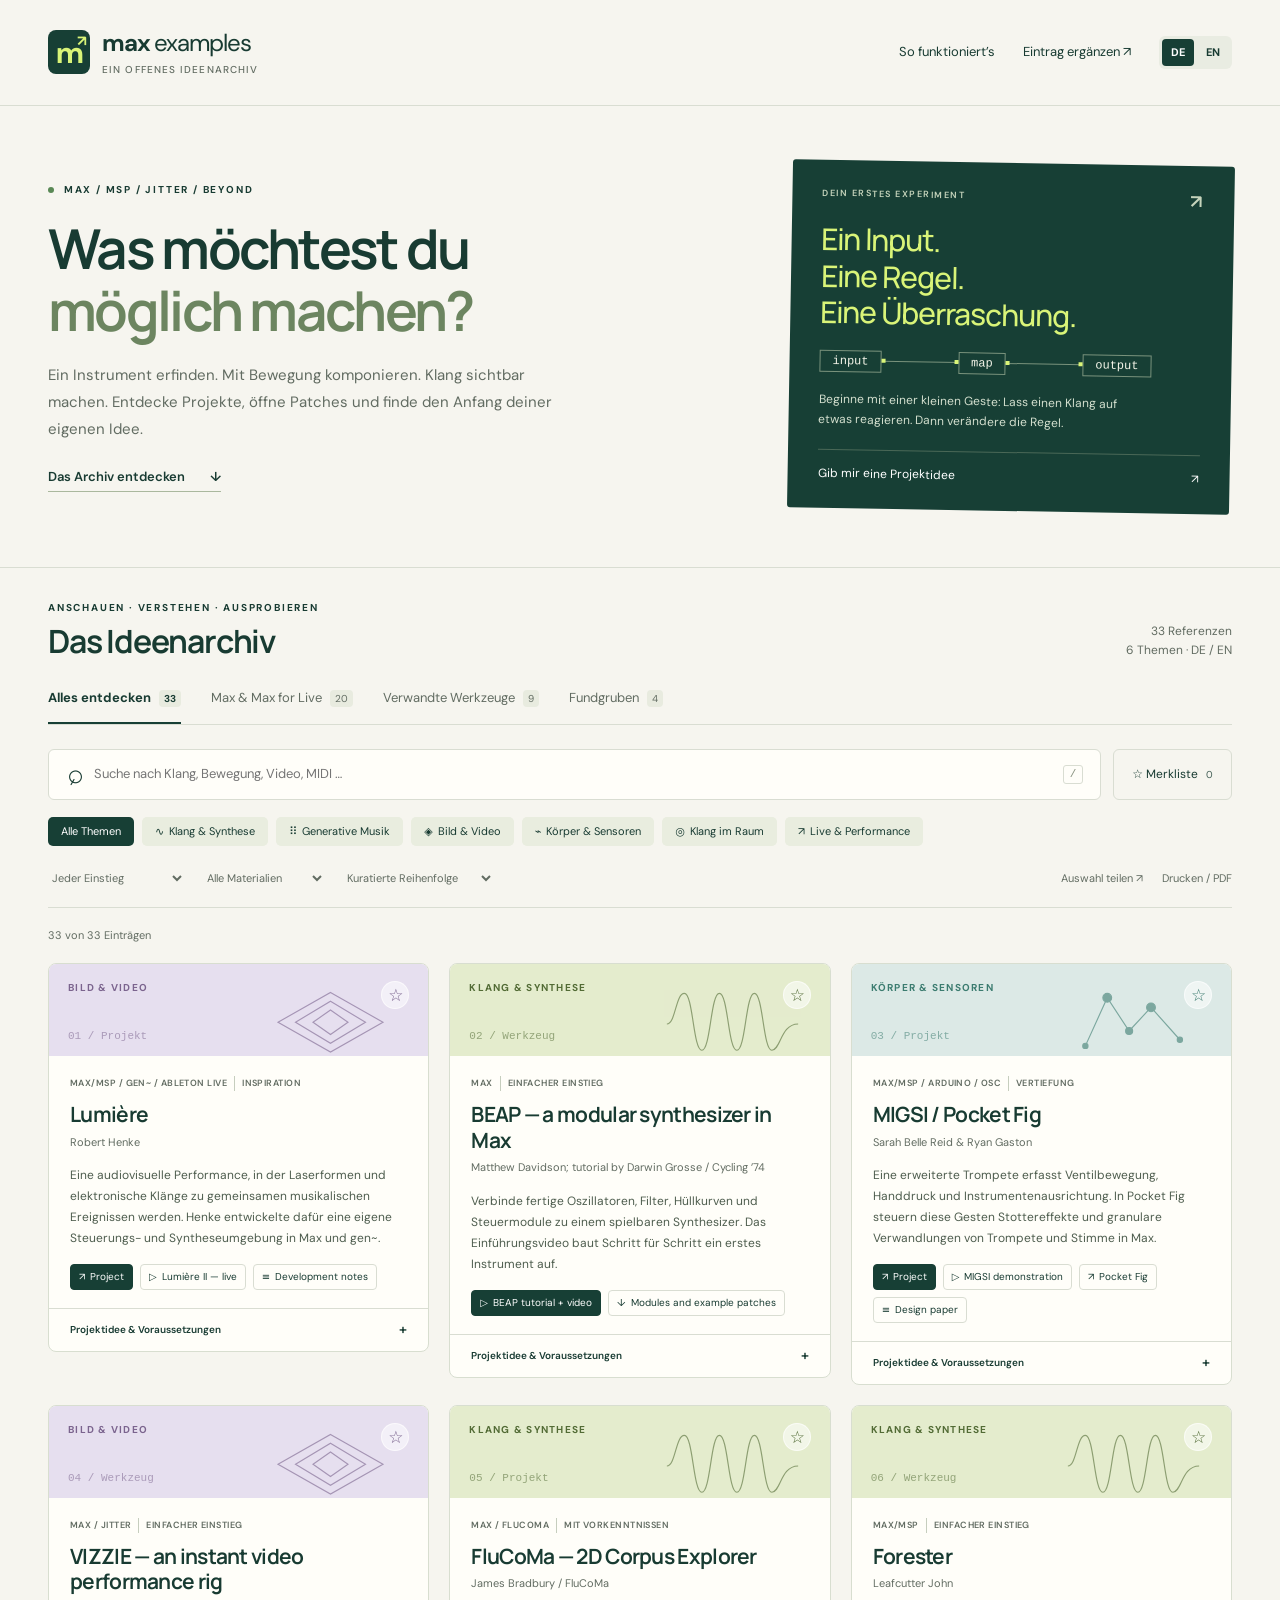
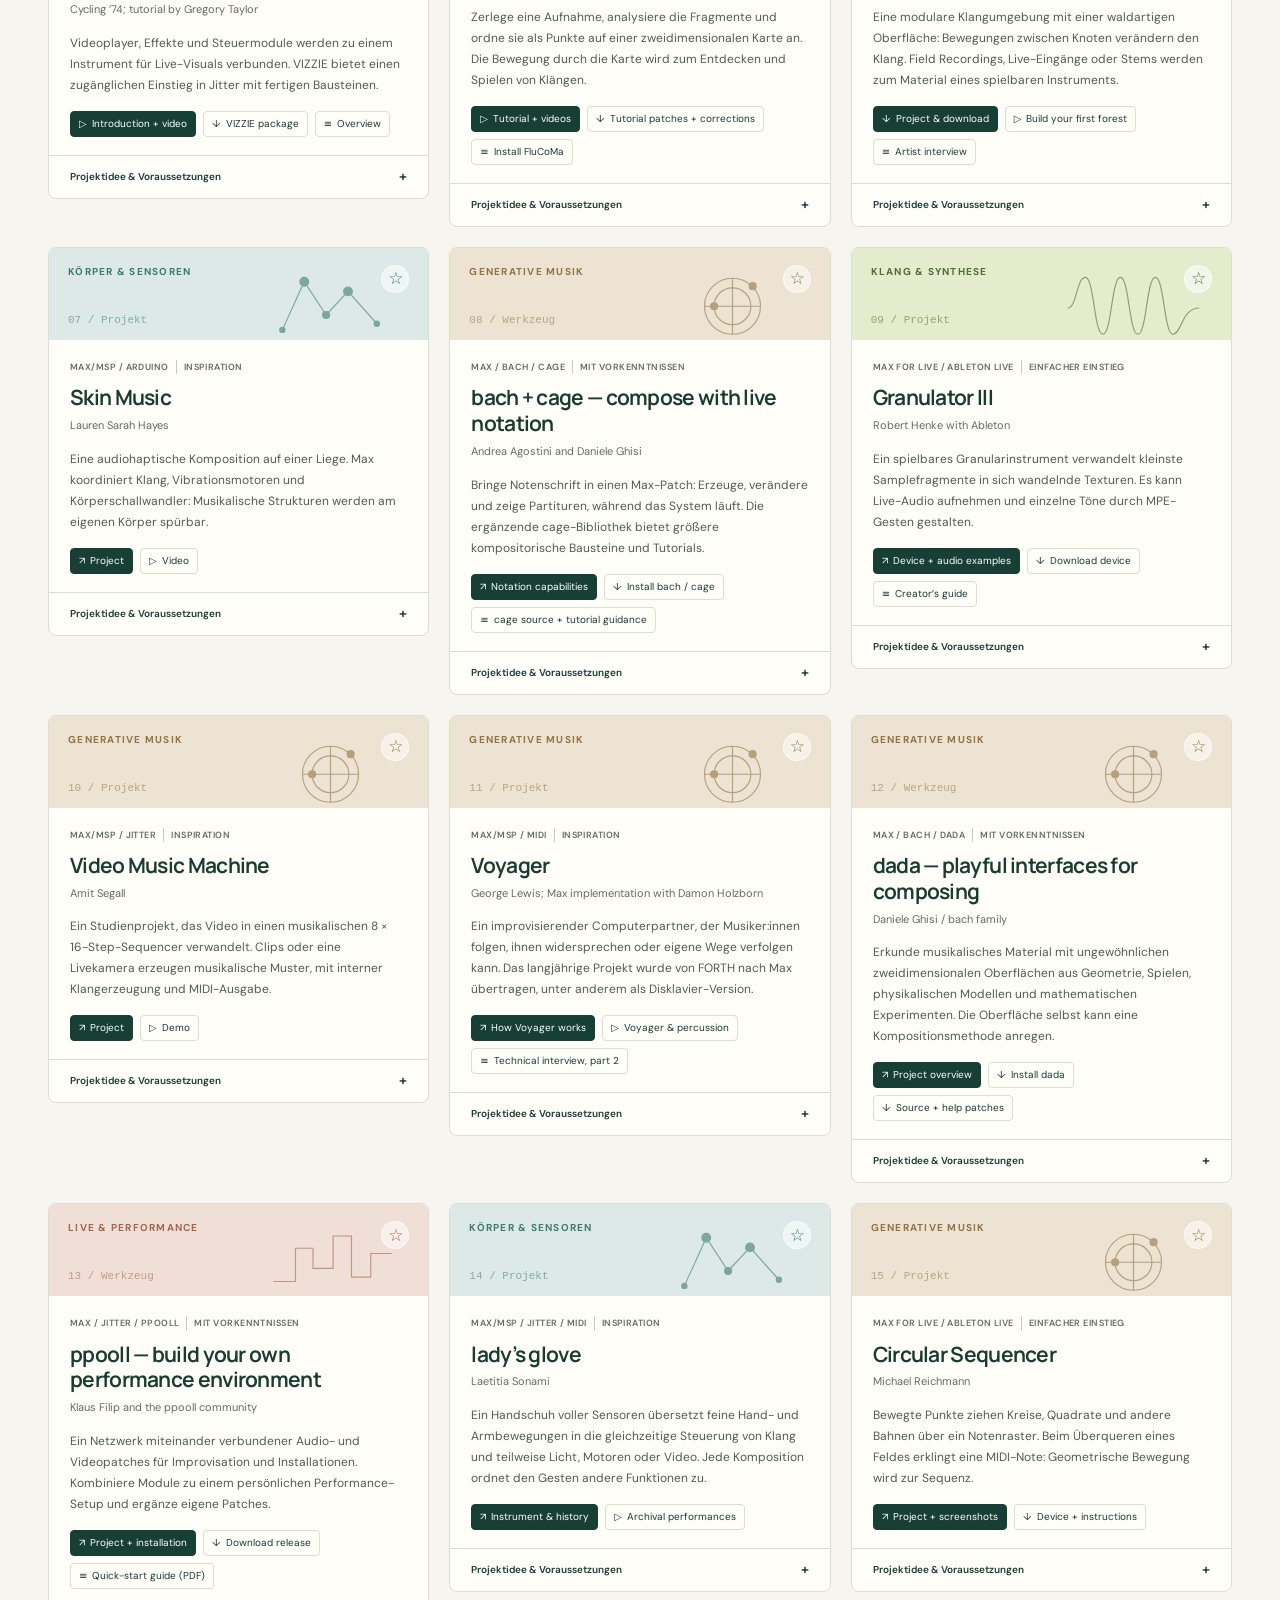
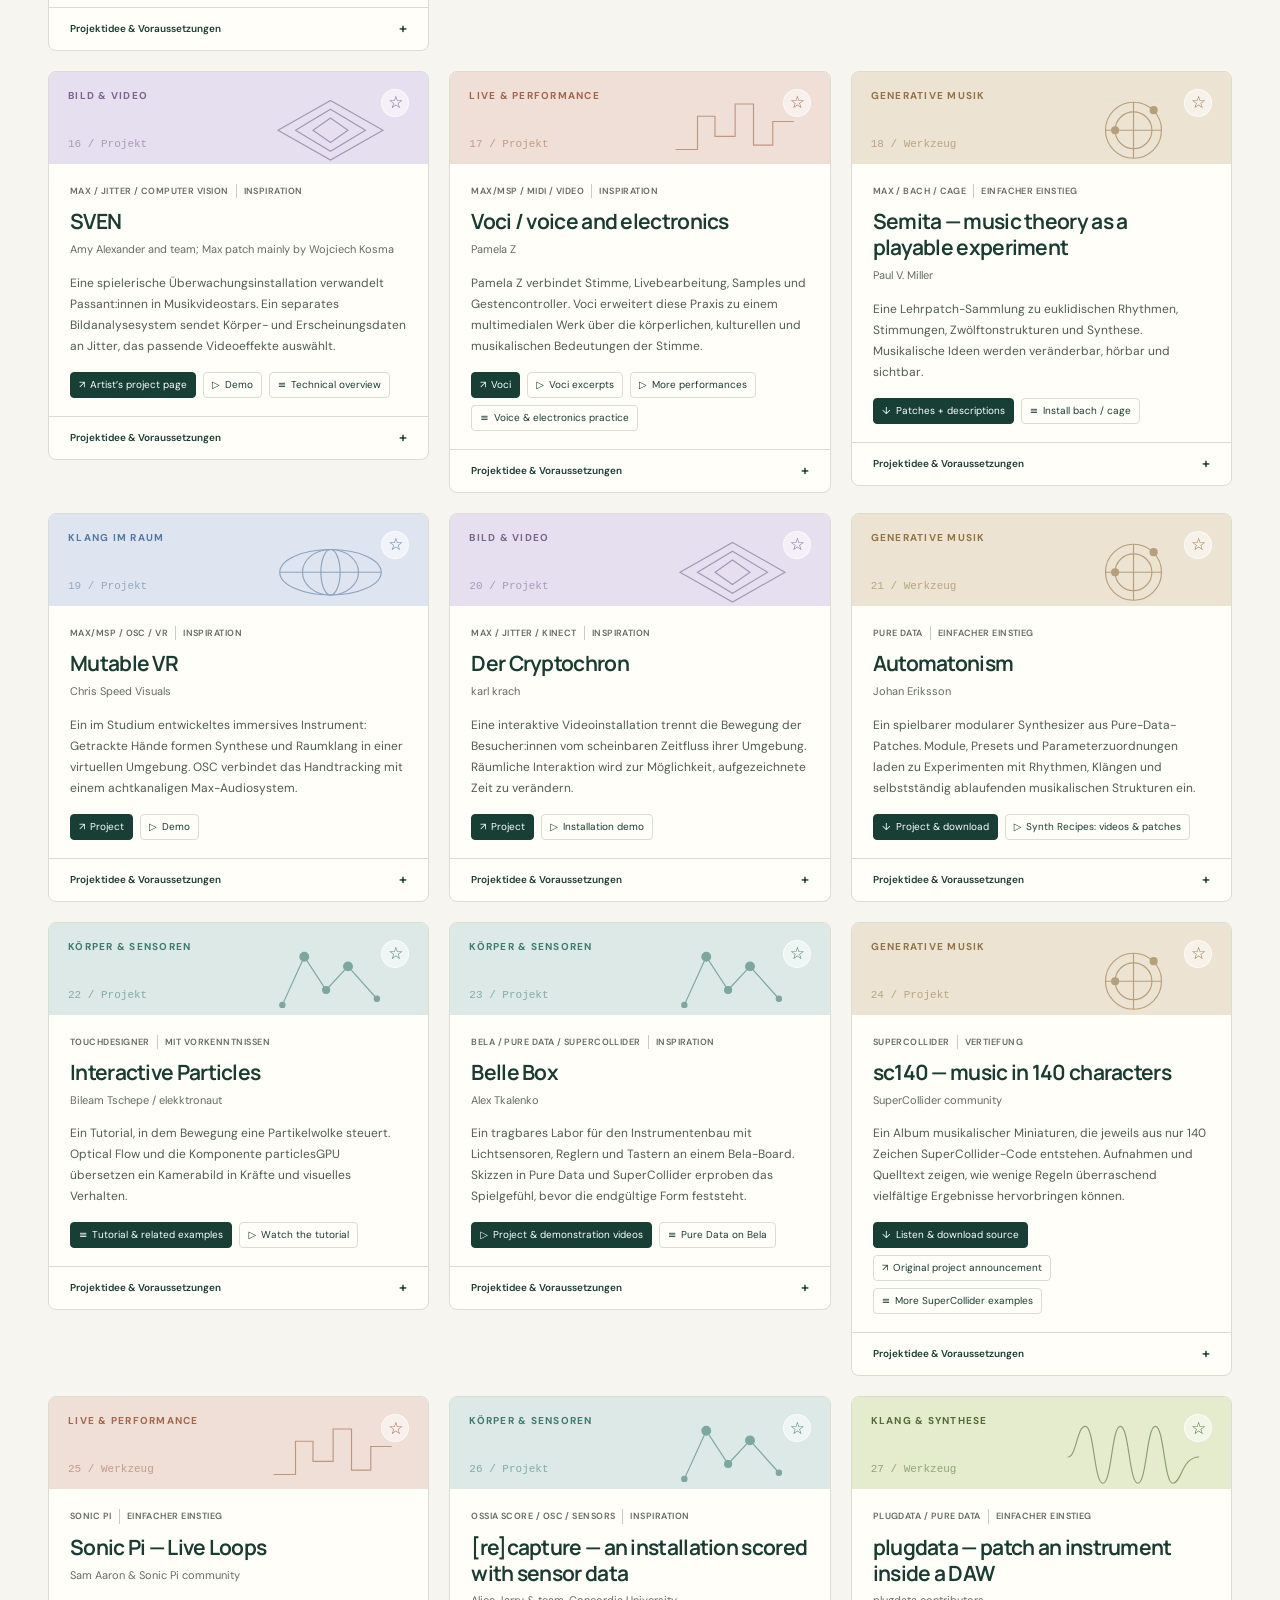
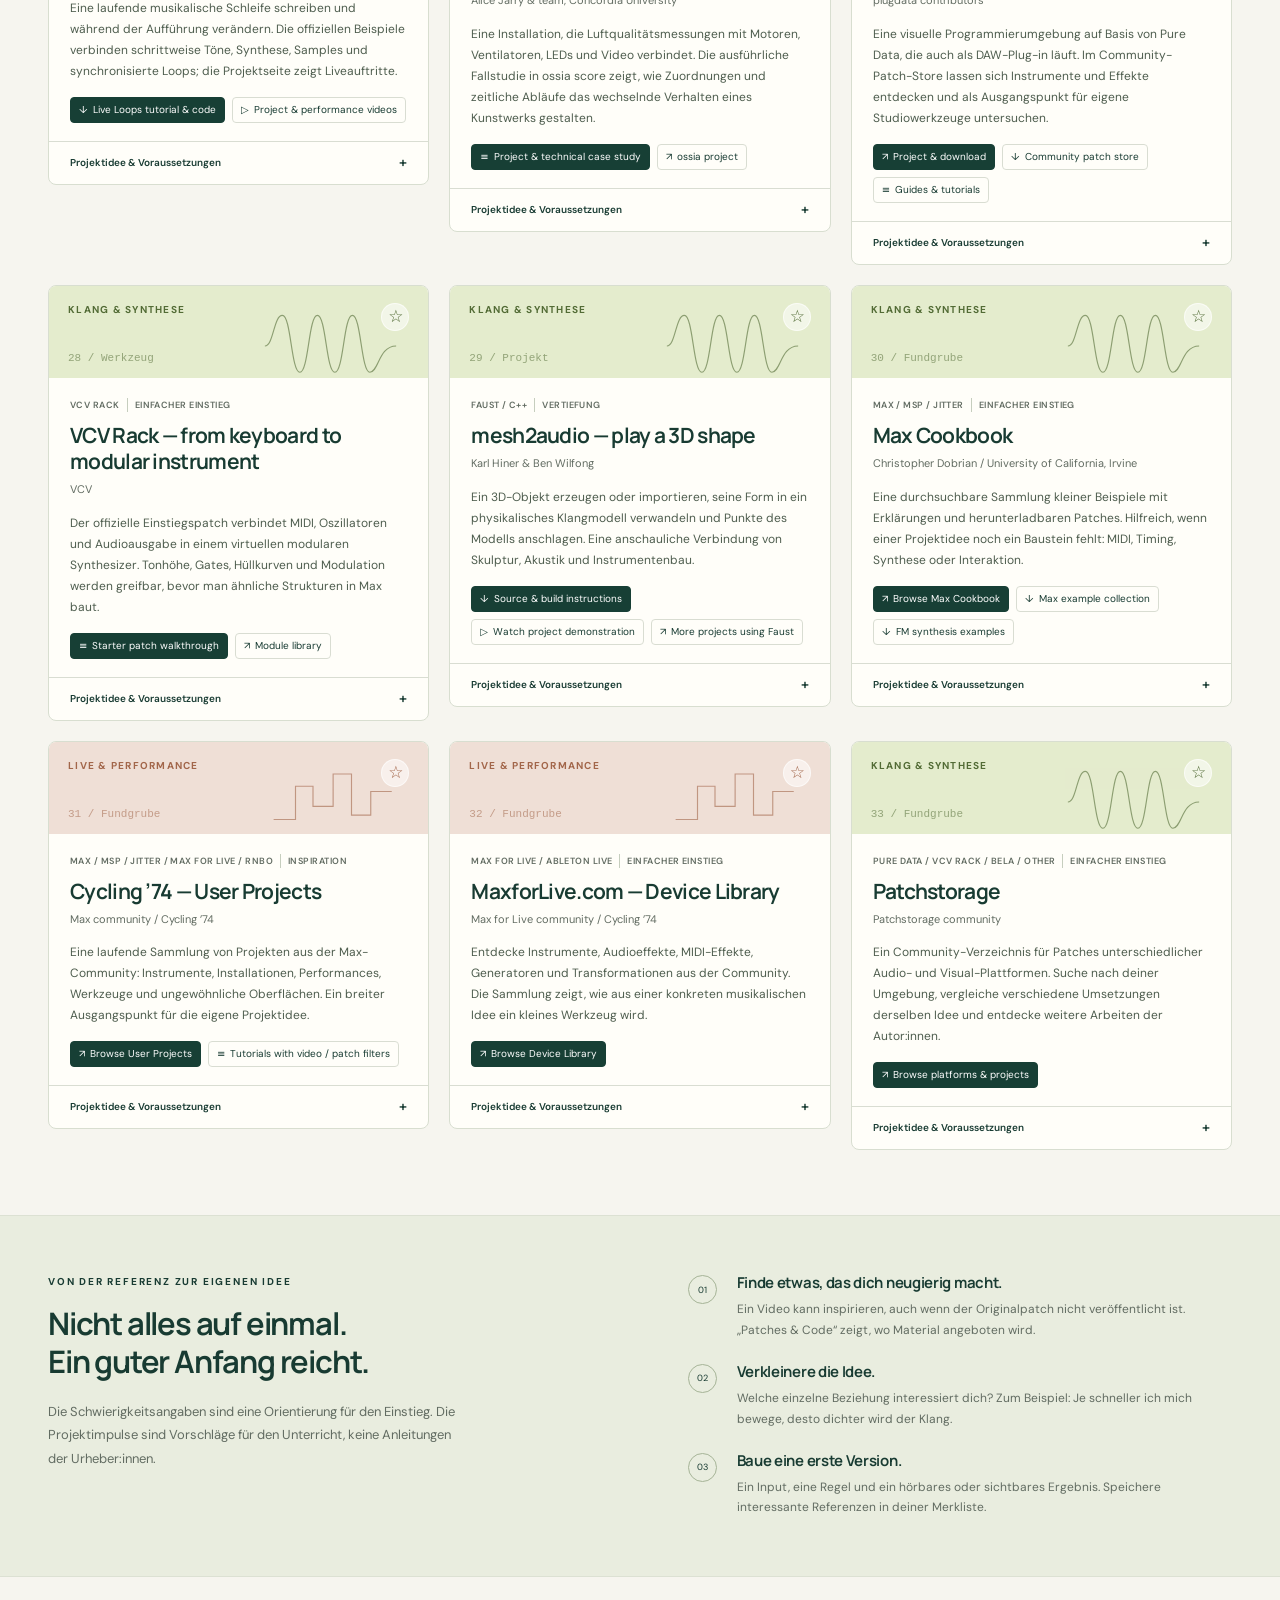
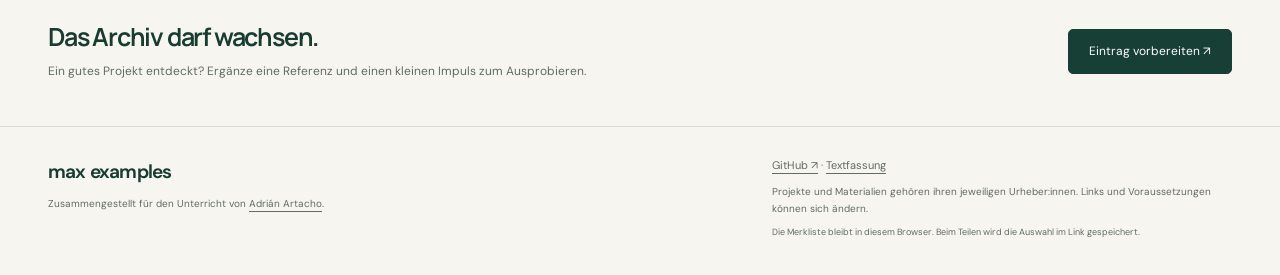
==== index.html @ b8c23e41 "Build bilingual Max project catalogue and browser entry editor" ====
<!doctype html>
<html lang="de">
<head>
  <meta charset="utf-8">
  <meta name="viewport" content="width=device-width, initial-scale=1">
  <meta name="description" content="Ein kuratierter Ideenkatalog für Max/MSP, Jitter, Max for Live und verwandte Werkzeuge. Projekte entdecken, Patches öffnen und eigene Ideen entwickeln.">
  <meta name="theme-color" content="#173f35">
  <title>Max Examples — Projekte, Patches, Möglichkeiten</title>
  <link rel="icon" href="assets/favicon.svg" type="image/svg+xml">
  <link rel="stylesheet" href="assets/styles.css">
  <script src="assets/app.js" type="module"></script>
</head>
<body>
  <a class="skip-link" href="#catalogue" data-i18n="skip">Zum Katalog</a>
  <header class="site-header wrap">
    <a class="wordmark" href="./" aria-label="Max Examples — Home"><span class="patch-logo" aria-hidden="true">m<span>↗</span></span><span>max<span class="wordmark-light">examples</span><span class="wordmark-caption" data-i18n="wordmarkCaption">Ein offenes Ideenarchiv</span></span></a>
    <nav aria-label="Hauptnavigation">
      <a href="#how" class="quiet-link" data-i18n="howNav">So funktioniert’s</a>
      <a href="editor.html" class="quiet-link" data-i18n="addNav">Eintrag ergänzen ↗</a>
      <div class="language-switch" role="group" aria-label="Language / Sprache"><button type="button" data-lang="de" aria-pressed="true">DE</button><button type="button" data-lang="en" aria-pressed="false">EN</button></div>
    </nav>
  </header>
  <main>
    <section class="intro wrap" aria-labelledby="page-title">
      <div class="intro-copy">
        <p class="eyebrow"><span class="status-dot" aria-hidden="true"></span> MAX / MSP / JITTER / BEYOND</p>
        <h1 id="page-title" data-i18n="headline">Was möchtest du<br><em>möglich machen?</em></h1>
        <p class="intro-description" data-i18n="intro">Ein Instrument erfinden. Mit Bewegung komponieren. Klang sichtbar machen. Entdecke Projekte, öffne Patches und finde den Anfang deiner eigenen Idee.</p>
        <a class="text-arrow" href="#catalogue" data-i18n="explore">Das Archiv entdecken <span aria-hidden="true">↓</span></a>
      </div>
      <aside class="idea-panel" aria-label="Projektimpuls">
        <div class="panel-top"><span data-i18n="ideaLabel">DEIN ERSTES EXPERIMENT</span><span aria-hidden="true">↗</span></div>
        <p class="idea-heading" data-i18n="ideaHeadline">Ein Input.<br>Eine Regel.<br>Eine Überraschung.</p>
        <div class="patch-chain" aria-hidden="true"><span>input</span><i></i><span>map</span><i></i><span>output</span></div>
        <p data-i18n="ideaDescription">Beginne mit einer kleinen Geste: Lass einen Klang auf etwas reagieren. Dann verändere die Regel.</p>
        <button id="surprise" type="button" class="surprise-button" data-i18n="surprise">Gib mir eine Projektidee <span aria-hidden="true">↗</span></button>
      </aside>
    </section>

    <section class="catalogue wrap" id="catalogue" aria-labelledby="catalogue-title">
      <div class="section-heading"><div><p class="eyebrow" data-i18n="browseLabel">ANSCHAUEN · VERSTEHEN · AUSPROBIEREN</p><h2 id="catalogue-title" data-i18n="catalogueTitle">Das Ideenarchiv</h2></div><p class="catalogue-stats" id="stats" aria-live="polite"></p></div>
      <div class="scope-tabs" role="group" aria-label="Sammlung" id="scope-tabs"></div>
      <div class="search-row">
        <div class="search-box"><span aria-hidden="true">⌕</span><label class="sr-only" for="search" data-i18n="searchLabel">Archiv durchsuchen</label><input id="search" type="search" autocomplete="off" placeholder="Suche nach Klang, Bewegung, Video, MIDI …" data-placeholder="searchPlaceholder"><kbd aria-hidden="true">/</kbd></div>
        <button type="button" id="saved-filter" class="outline-button" aria-pressed="false"><span aria-hidden="true">☆</span> <span data-i18n="saved">Merkliste</span> <span id="saved-count">0</span></button>
      </div>
      <div class="topics" id="topics" role="group" aria-label="Thema"></div>
      <div class="filter-row">
        <div class="selects">
          <div><label for="level" class="sr-only" data-i18n="levelLabel">Einstieg</label><select id="level"></select></div>
          <div><label for="access" class="sr-only" data-i18n="accessLabel">Material</label><select id="access"></select></div>
          <div><label for="sort" class="sr-only" data-i18n="sortLabel">Sortierung</label><select id="sort"></select></div>
        </div>
        <div class="view-actions"><button id="share" type="button" class="plain-button" data-i18n="share">Auswahl teilen ↗</button><button id="print" type="button" class="plain-button" data-i18n="print">Drucken / PDF</button></div>
      </div>
      <div class="result-row"><p id="result-count" aria-live="polite" role="status">Das Archiv wird geladen …</p><button id="reset" type="button" class="plain-button" hidden data-i18n="reset">Filter zurücksetzen ×</button></div>
      <div class="project-grid" id="projects"></div>
      <div class="empty-state" id="empty" hidden><span aria-hidden="true">↳</span><h3 data-i18n="emptyTitle">Hier ist noch Platz für eine Idee.</h3><p data-i18n="emptyText">Versuche einen anderen Suchbegriff oder setze die Filter zurück.</p><button id="empty-reset" class="outline-button" type="button" data-i18n="resetShort">Alle Einträge anzeigen</button></div>
      <noscript><p>Dieses Archiv benötigt JavaScript für Suche und Filter. Alle Einträge mit Links findest du auch in <a href="CATALOGUE.md">CATALOGUE.md</a>.</p></noscript>
    </section>

    <section class="how-section" id="how">
      <div class="wrap how-layout"><div><p class="eyebrow" data-i18n="howLabel">VON DER REFERENZ ZUR EIGENEN IDEE</p><h2 data-i18n="howTitle">Nicht alles auf einmal.<br>Ein guter Anfang reicht.</h2><p data-i18n="howIntro">Die Schwierigkeitsangaben sind eine Orientierung für den Einstieg. Die Projektimpulse sind Vorschläge für den Unterricht, keine Anleitungen der Urheber:innen.</p></div><ol class="steps"><li><span>01</span><div><h3 data-i18n="step1Title">Finde etwas, das dich neugierig macht.</h3><p data-i18n="step1">Ein Video kann inspirieren, auch wenn der Originalpatch nicht veröffentlicht ist. „Patch / Download“ zeigt, wo Material angeboten wird.</p></div></li><li><span>02</span><div><h3 data-i18n="step2Title">Verkleinere die Idee.</h3><p data-i18n="step2">Welche einzelne Beziehung interessiert dich? Zum Beispiel: Je schneller ich mich bewege, desto dichter wird der Klang.</p></div></li><li><span>03</span><div><h3 data-i18n="step3Title">Baue eine erste Version.</h3><p data-i18n="step3">Ein Input, eine Regel und ein hörbares oder sichtbares Ergebnis. Speichere interessante Referenzen in deiner Merkliste.</p></div></li></ol></div>
    </section>
    <section class="contribute wrap"><div><h2 data-i18n="contributeTitle">Das Archiv darf wachsen.</h2><p data-i18n="contributeText">Ein gutes Projekt entdeckt? Ergänze eine Referenz und einen kleinen Impuls zum Ausprobieren.</p></div><a class="solid-button" href="editor.html" data-i18n="contributeButton">Eintrag vorbereiten ↗</a></section>
  </main>
  <footer class="site-footer wrap"><div><a href="./" class="footer-brand">max examples</a><p><span data-i18n="curatedBy">Zusammengestellt für den Unterricht von</span> <a href="https://github.com/AdrianArtacho" target="_blank" rel="noopener noreferrer">Adrián Artacho</a>.</p></div><div><a href="https://github.com/AdrianArtacho/max-examples" target="_blank" rel="noopener noreferrer">GitHub ↗</a> · <a href="CATALOGUE.md" data-i18n="textVersion">Textfassung</a><p data-i18n="footerNote">Projekte und Materialien gehören ihren jeweiligen Urheber:innen. Links und Voraussetzungen können sich ändern.</p><p class="small" data-i18n="savedNote">Die Merkliste bleibt in diesem Browser. Beim Teilen wird die Auswahl im Link gespeichert.</p></div></footer>
  <div id="toast" role="status" aria-live="polite" hidden></div>
  <dialog id="share-dialog"><form method="dialog"><button class="dialog-close" aria-label="Schließen / Close">×</button></form><h2 data-i18n="shareTitle">Link zur Auswahl</h2><p data-i18n="shareHelp">Diesen Link kopieren und weitergeben:</p><label class="sr-only" for="share-url">URL</label><input id="share-url" readonly><button id="share-copy" type="button" class="solid-button" data-i18n="copy">Link kopieren</button></dialog>
</body>
</html>
---- assets/styles.css ----
@import url('https://fonts.googleapis.com/css2?family=DM+Sans:wght@400;450;500;550;600;650;700&family=Manrope:wght@400;500;600;650;700;750;800&display=swap');

:root{--paper:#f6f5ef;--ink:#183b32;--muted:#626c62;--line:#d9ddd2;--green:#173f35;--lime:#d9f478;--white:#fffef9;--font:'DM Sans',system-ui,sans-serif;--display:'Manrope',system-ui,sans-serif}
*{box-sizing:border-box}html{scroll-behavior:smooth;scroll-padding-top:24px}body{margin:0;background:var(--paper);color:var(--ink);font-family:var(--font);font-size:15px;line-height:1.6}button,input,select,textarea{font:inherit}button,a,input,select,textarea,summary{-webkit-tap-highlight-color:transparent}button,a{touch-action:manipulation}button{cursor:pointer}button:disabled{cursor:not-allowed;opacity:.5}a{color:inherit;text-decoration-thickness:1px;text-underline-offset:4px}button:focus-visible,a:focus-visible,input:focus-visible,select:focus-visible,textarea:focus-visible,summary:focus-visible{outline:3px solid #337864;outline-offset:4px}button{color:inherit}button svg{pointer-events:none}h1,h2,h3,p{margin:0}h1,h2,h3{font-family:var(--display);font-weight:650;line-height:1.2}h2{font-size:32px;letter-spacing:-1.2px}.wrap{max-width:1280px;margin-inline:auto;padding-inline:48px}.sr-only{position:absolute;width:1px;height:1px;padding:0;overflow:hidden;clip:rect(0,0,0,0);white-space:nowrap;border:0}.skip-link{position:fixed;top:-80px;left:12px;z-index:30;padding:12px 20px;background:var(--green);color:white}.skip-link:focus{top:10px}[hidden]{display:none!important}
.site-header{display:flex;align-items:center;justify-content:space-between;min-height:106px;border-bottom:1px solid var(--line);gap:24px}.wordmark{display:flex;gap:12px;align-items:center;text-decoration:none;font-size:24px;letter-spacing:-1px;font-weight:700;line-height:1.1}.wordmark-light{font-weight:400;margin-left:4px}.wordmark-caption{display:block;margin-top:7px;color:var(--muted);font-size:10px;font-weight:500;letter-spacing:1.1px;text-transform:uppercase}.patch-logo{width:42px;height:44px;background:var(--green);color:var(--lime);border-radius:8px;display:flex;justify-content:center;align-items:center;font-size:30px;position:relative}.patch-logo>span{font-size:15px;position:absolute;right:4px;top:3px}.site-header nav{display:flex;align-items:center;gap:28px}.quiet-link{text-decoration:none;font-size:13px}.quiet-link:hover{color:#3f7963}.language-switch{display:flex;background:#e9ece2;border-radius:6px;padding:3px;gap:3px}.language-switch button{border:0;background:transparent;padding:5px 9px;border-radius:4px;font-size:11px;font-weight:700}.language-switch button[aria-pressed=true]{background:var(--green);color:white}
.intro{display:grid;grid-template-columns:1.5fr 1fr;gap:80px;padding-top:57px;padding-bottom:56px;align-items:center}.eyebrow{font-size:10px;font-weight:700;letter-spacing:1.8px;line-height:1.5}.status-dot{display:inline-block;width:6px;height:6px;border-radius:50%;background:#598855;margin-right:6px;vertical-align:middle}.intro h1{font-size:clamp(35px,4.3vw,57px);letter-spacing:-2.7px;line-height:1.13;margin-top:20px}.intro h1 em{font-style:normal;color:#6c8560}.intro-description{margin-top:21px;max-width:510px;font-size:15px;line-height:1.8;color:var(--muted)}.text-arrow{margin-top:24px;display:inline-flex;gap:25px;font-size:13px;font-weight:600;text-decoration:none;border-bottom:1px solid #aab89e;padding-bottom:3px}.idea-panel{background:var(--green);color:#f4f5e9;padding:26px 30px 25px;position:relative;overflow:hidden;border-radius:3px;transform:rotate(1deg)}.panel-top{display:flex;justify-content:space-between;font-size:9px;letter-spacing:1.5px;color:#c6d4bc;font-weight:600}.panel-top>span:last-child{font-size:19px;line-height:1}.idea-heading{font-family:var(--display);font-size:30px;line-height:1.22;letter-spacing:-1px;margin:16px 0;color:var(--lime);font-weight:500}.patch-chain{display:flex;align-items:center;width:87%;margin:19px 0 17px}.patch-chain>span{border:1px solid #79927c;padding:3px 12px;font:12px ui-monospace,monospace}.patch-chain>i{height:1px;background:#79927c;flex:1;position:relative}.patch-chain>i:before,.patch-chain>i:after{content:'';display:block;width:4px;height:4px;position:absolute;top:-2px;background:var(--lime)}.patch-chain>i:after{right:0}.idea-panel>p:last-of-type{font-size:12px;line-height:1.7;max-width:310px;color:#d3dfce}.surprise-button{display:flex;justify-content:space-between;gap:20px;align-items:center;width:100%;border:0;border-top:1px solid #4a6857;background:transparent;color:white;font-size:12px;margin-top:19px;padding:14px 0 0;text-align:left}.surprise-button:hover{color:var(--lime)}
.catalogue{padding-top:32px;padding-bottom:65px;border-top:1px solid var(--line)}.section-heading{display:flex;justify-content:space-between;align-items:end;gap:20px;margin-bottom:28px}.section-heading h2{margin-top:7px}.catalogue-stats{color:var(--muted);font-size:12px;text-align:right}.scope-tabs{display:flex;gap:30px;border-bottom:1px solid var(--line);margin-bottom:24px;overflow-x:auto}.scope-tabs button{border:0;border-bottom:2px solid transparent;padding:0 0 13px;background:none;white-space:nowrap;font-size:13px;color:var(--muted)}.scope-tabs button[aria-pressed=true]{border-color:var(--green);color:var(--ink);font-weight:700}.tab-count{font-size:10px;margin-left:8px;border-radius:4px;background:#e8ebdf;min-width:20px;padding:2px 5px}.search-row{display:flex;gap:12px}.search-box{display:flex;gap:11px;align-items:center;flex:1;background:var(--white);border:1px solid var(--line);padding:0 17px;border-radius:6px}.search-box>span{font-size:28px;line-height:1;transform:rotate(-15deg)}.search-box input{flex:1;min-width:0;border:0;padding:14px 0;background:transparent;font-size:13px;color:var(--ink);outline:none}.search-box:focus-within{outline:2px solid #648f71;outline-offset:2px}.search-box kbd{border:1px solid var(--line);padding:0 6px;border-radius:3px;color:#87917f;font-size:11px}.outline-button{padding:10px 18px;border:1px solid var(--line);background:transparent;font-size:12px;border-radius:6px}.outline-button:hover{border-color:#8b9d80;background:#edf0e5}.outline-button[aria-pressed=true]{background:var(--green);border-color:var(--green);color:white}#saved-count{font-size:10px;margin-left:5px;opacity:.8}.topics{display:flex;gap:8px;flex-wrap:wrap;margin:17px 0 19px}.topics button{padding:5px 12px;border:1px solid transparent;border-radius:5px;background:#e9eddf;font-size:11px}.topics button[aria-pressed=true]{background:var(--green);color:white}.topics button:hover{border-color:var(--green)}.topic-icon{margin-right:5px}.filter-row{display:flex;justify-content:space-between;gap:16px;align-items:center;padding:0 0 16px;border-bottom:1px solid var(--line)}.selects{display:flex;flex-wrap:wrap;gap:18px}.selects select{max-width:200px;font-size:11px;color:var(--muted);border:0;background:transparent;padding:5px 20px 5px 0}.view-actions{display:flex;gap:19px}.plain-button{background:transparent;border:0;padding:4px 0;font-size:11px;color:var(--muted)}.plain-button:hover{text-decoration:underline;text-underline-offset:4px;color:var(--ink)}.result-row{display:flex;justify-content:space-between;min-height:55px;align-items:center;font-size:11px;color:var(--muted);gap:12px}.project-grid{display:grid;grid-template-columns:repeat(3,minmax(0,1fr));gap:20px;align-items:start}.project-card{background:var(--white);border:1px solid #d8ded0;border-radius:8px;overflow:hidden;transition:box-shadow .15s,transform .15s;scroll-margin:25px}.project-card:hover{box-shadow:0 6px 19px #1c352309;transform:translateY(-2px)}.project-card.highlight{outline:3px solid #87a359;outline-offset:4px}.card-banner{height:92px;padding:17px 19px;display:flex;align-items:flex-start;justify-content:space-between;position:relative;overflow:hidden;background:var(--tint,#e8ecd9);color:var(--accent,#3e5b37)}.card-category{font:10px var(--font);letter-spacing:1.25px;text-transform:uppercase;font-weight:700;position:relative;z-index:1;max-width:70%}.category-drawing{position:absolute;width:155px;height:70px;bottom:-3px;right:20px;opacity:.6}.card-index{position:absolute;left:19px;bottom:14px;font:11px ui-monospace,monospace;opacity:.55}.save-button{border:1px solid #ffffffa0;border-radius:50%;width:28px;height:28px;background:#fff8;font-size:17px;line-height:1;position:relative;z-index:1;display:grid;place-items:center}.save-button[aria-pressed=true]{background:var(--green);color:var(--lime);border-color:var(--green)}.card-body{padding:20px 21px 0}.card-meta{display:flex;align-items:center;flex-wrap:wrap;gap:7px;margin-bottom:11px;font-size:9px;letter-spacing:.45px;text-transform:uppercase;font-weight:600;color:var(--muted)}.card-meta .level{border-left:1px solid #c6cebe;padding-left:7px}.project-card h3{font-size:21px;letter-spacing:-.7px;line-height:1.23}.card-creator{color:var(--muted);font-size:11px;margin-top:6px}.card-description{font-size:12px;line-height:1.75;margin:14px 0 15px;color:#4e5d4e}.card-links{display:flex;flex-wrap:wrap;gap:7px;margin-bottom:18px}.resource-link{font-size:10px;padding:5px 8px;border:1px solid var(--line);border-radius:4px;text-decoration:none;display:inline-flex;align-items:center;gap:5px;line-height:1.4}.resource-link:hover{background:#ecf0e3;border-color:#91a581}.resource-link.primary{background:var(--green);color:white;border-color:var(--green)}.card-details{border-top:1px solid var(--line);padding:0 21px}.card-details summary{cursor:pointer;padding:13px 0;list-style:none;display:flex;justify-content:space-between;font-size:10px;font-weight:600;gap:10px}.card-details summary::-webkit-details-marker{display:none}.card-details summary:after{content:'+';font-size:14px;line-height:1}.card-details[open] summary:after{content:'−'}.detail-section{margin:1px 0 15px}.detail-section h4{font-size:9px;letter-spacing:1.2px;text-transform:uppercase;margin:0 0 5px;color:#65804c}.detail-section p{font-size:12px;line-height:1.7;color:#4e5d4e}.source-list{font-size:10px;line-height:1.6;padding-left:15px;color:var(--muted);overflow-wrap:anywhere}.card-bottom{display:flex;justify-content:space-between;gap:10px;border-top:1px dashed var(--line);padding:12px 0;color:var(--muted);font-size:9px}.card-bottom a{max-width:100px;text-align:right}.source-date{font-size:9px;color:var(--muted)}.empty-state{text-align:center;padding:50px 20px 30px;background:#eef0e6;border-radius:6px}.empty-state>span{font-size:40px;color:#7d9364}.empty-state h3{font-size:24px;margin-bottom:12px}.empty-state p{color:var(--muted);margin-bottom:24px}.error-state{padding:30px;background:#f6e5dd;border-radius:6px;grid-column:1/-1}.error-state a{display:inline-block;margin-top:10px}.error-state button{margin-left:20px}
.how-section{background:#e9eddf;border-block:1px solid #dce1d3;padding:58px 0}.how-layout{display:grid;grid-template-columns:1fr 1fr;gap:95px}.how-layout h2{margin:16px 0 20px;font-size:31px}.how-layout>div>p:last-child{font-size:13px;line-height:1.8;color:var(--muted);max-width:410px}.steps{list-style:none;margin:0;padding:0}.steps li{display:flex;gap:20px;align-items:flex-start;margin-bottom:23px}.steps li:last-child{margin-bottom:0}.steps li>span{display:grid;place-items:center;width:29px;height:29px;flex-shrink:0;border:1px solid #a6b497;border-radius:50%;font-size:9px;margin-top:1px}.steps h3{font-size:15px;letter-spacing:-.3px;margin-bottom:7px}.steps p{color:var(--muted);font-size:12px;line-height:1.7}.contribute{display:flex;justify-content:space-between;align-items:center;gap:30px;padding-top:45px;padding-bottom:45px}.contribute h2{font-size:25px}.contribute p{font-size:12px;color:var(--muted);margin-top:10px}.solid-button{display:inline-flex;justify-content:center;align-items:center;background:var(--green);color:white;padding:12px 20px;font-size:12px;text-decoration:none;border:1px solid var(--green);border-radius:5px;white-space:nowrap}.solid-button:hover{background:#295448}.site-footer{border-top:1px solid var(--line);padding-top:30px;padding-bottom:35px;display:flex;justify-content:space-between;gap:60px;font-size:11px;color:var(--muted)}.site-footer>div:last-child{max-width:460px}.site-footer p{margin-top:8px;line-height:1.7;font-size:10px}.site-footer .small{font-size:9px}.footer-brand{font-size:19px;color:var(--ink);letter-spacing:-.8px;font-weight:650;text-decoration:none}#toast{position:fixed;bottom:24px;left:50%;transform:translateX(-50%);max-width:calc(100vw - 30px);padding:12px 22px;background:var(--green);color:white;z-index:50;font-size:13px;box-shadow:0 4px 25px #0003;border:1px solid #729164;border-radius:6px}dialog{border:1px solid var(--line);border-radius:9px;box-shadow:0 18px 100px #0003;color:var(--ink);background:var(--paper);padding:35px;max-width:560px;width:calc(100% - 40px)}dialog::backdrop{background:#15271d88}dialog h2{font-size:25px;margin:5px 0 15px}dialog p{font-size:13px;margin-bottom:15px}dialog input{width:100%;padding:12px;border:1px solid var(--line);background:white;margin-bottom:20px;min-width:0}.dialog-close{position:absolute;right:12px;top:8px;background:none;border:0;font-size:24px}
/* Editor shares the catalogue's typography and controls. */
.editor-intro{padding-top:40px;padding-bottom:25px;max-width:900px}.editor-intro h1{font-size:40px;letter-spacing:-1.7px;margin:12px 0 18px}.editor-intro p{color:var(--muted);font-size:14px;max-width:720px}.editor-layout{display:grid;grid-template-columns:minmax(0,1.5fr) minmax(0,1fr);gap:35px;align-items:start;padding-bottom:55px}.editor-form,.editor-output{padding:26px;background:var(--white);border:1px solid var(--line);border-radius:8px}.editor-form fieldset{border:0;padding:0;margin:0 0 25px}.editor-form legend{font:650 18px var(--display);margin-bottom:18px;letter-spacing:-.4px}.editor-form label{display:block;font-size:12px;margin:12px 0 6px;font-weight:500}.editor-form input:not([type=checkbox]),.editor-form textarea,.editor-form select{width:100%;padding:10px 11px;background:white;border:1px solid #c9d2c2;border-radius:4px;color:var(--ink);font-size:13px}.editor-form textarea{resize:vertical;min-height:88px}.editor-form .field-pair{display:grid;grid-template-columns:1fr 1fr;gap:16px}.field-help{font-size:11px;color:var(--muted);margin-top:6px}.editor-form .checkbox-label{font-weight:400;display:flex;gap:10px;align-items:flex-start}.editor-form .checkbox-label input{margin-top:5px}.editor-output{position:sticky;top:24px}.editor-output h2{font-size:23px;margin-bottom:13px}.editor-output p{font-size:12px;color:var(--muted);margin:9px 0}.editor-output textarea{width:100%;height:240px;resize:vertical;background:#edf0e6;padding:15px;border:1px solid var(--line);font:11px/1.6 ui-monospace,monospace;border-radius:5px;color:var(--ink)}.editor-actions{display:flex;gap:10px;flex-wrap:wrap;margin:18px 0}.editor-output ol{padding-left:20px;font-size:12px;color:var(--muted)}.editor-output ol li{margin:10px 0}.editor-status{font-size:12px;margin:12px 0;white-space:pre-line}.editor-status.error{color:#a34028}.editor-status.success{color:#306c37}.editor-output code{overflow-wrap:anywhere}.editor-notice{padding:14px 16px;background:#e9eddf;border-left:3px solid #7d9661;font-size:12px;margin-top:20px}.link-fields{border-left:2px solid #d7dfc7;padding-left:15px;margin:20px 0}.editor-form .solid-button{width:100%}.print-only{display:none}
@media(min-width:1440px){.wrap{max-width:1350px}.intro{gap:120px}.project-grid{gap:24px}.card-body{padding:23px 24px 0}.card-details{padding:0 24px}}
@media(max-width:1000px){.wrap{padding-inline:30px}.intro{gap:40px;grid-template-columns:1.3fr 1fr}.intro h1{font-size:44px;letter-spacing:-2px}.idea-panel{padding:23px}.site-header nav{gap:20px}.project-grid{grid-template-columns:repeat(2,minmax(0,1fr))}.how-layout{gap:45px}.card-description{font-size:13px}.editor-layout{grid-template-columns:1.3fr 1fr;gap:20px}}
@media(max-width:700px){.wrap{padding-inline:22px}.site-header{min-height:88px;gap:15px}.wordmark{font-size:21px;gap:9px}.wordmark-caption{font-size:8px}.patch-logo{width:35px;height:38px;font-size:25px}.site-header nav{gap:12px}.site-header nav>.quiet-link{display:none}.language-switch button{font-size:10px}.intro{grid-template-columns:1fr;gap:28px;padding-top:36px;padding-bottom:33px}.intro h1{font-size:43px}.intro-description{font-size:14px;max-width:540px}.idea-panel{transform:none;padding:20px 24px;display:grid;grid-template-columns:1fr 1fr;column-gap:25px}.panel-top{grid-column:1/-1;margin-bottom:14px}.idea-heading{font-size:23px;margin:0;grid-row:2/4}.patch-chain{margin:7px 0 13px;width:100%}.patch-chain>span{font-size:9px;padding:3px 7px}.idea-panel>p:last-of-type{font-size:11px}.surprise-button{grid-column:1/-1;margin-top:16px;padding-top:11px}.catalogue{padding-top:26px;padding-bottom:40px}.section-heading h2{font-size:28px}.section-heading .eyebrow{font-size:8px}.section-heading{align-items:center;margin-bottom:22px}.catalogue-stats{max-width:100px;font-size:10px}.scope-tabs{gap:20px}.scope-tabs button{font-size:11px}.tab-count{margin-left:4px;font-size:9px}.search-row{gap:8px}.search-box{padding:0 12px;gap:8px}.search-box input{font-size:12px}.search-box kbd{display:none}#saved-filter{font-size:10px;padding:9px}#saved-count{margin-left:0}.topics{gap:6px}.topics button{font-size:10px;padding:5px 8px}.filter-row{align-items:flex-start;flex-direction:column;gap:12px}.selects{width:100%;justify-content:space-between;gap:5px}.selects select{font-size:10px;max-width:135px;padding-right:4px}.view-actions{align-self:flex-end;gap:23px}.project-grid{gap:14px}.card-body{padding:17px 16px 0}.card-details{padding:0 16px}.card-banner{height:75px;padding:13px 16px}.category-drawing{width:115px;right:14px}.card-category{font-size:8px}.card-index{left:16px;font-size:9px}.project-card h3{font-size:19px}.card-description{font-size:12px}.card-meta{font-size:8px}.card-creator{font-size:10px}.resource-link{font-size:9px;padding:5px 6px}.how-section{padding:35px 0}.how-layout{grid-template-columns:1fr;gap:30px}.how-layout h2{font-size:28px}.how-layout>div>p:last-child{max-width:none}.steps p{font-size:13px}.contribute{align-items:flex-start;flex-direction:column;gap:20px;padding-block:30px}.contribute h2{font-size:23px}.site-footer{flex-direction:column;gap:20px;padding-block:25px}.editor-intro h1{font-size:34px}.editor-layout{grid-template-columns:1fr}.editor-output{position:static}.editor-form,.editor-output{padding:20px}}
@media(max-width:480px){.project-grid{grid-template-columns:1fr}.card-banner{height:80px}.project-card h3{font-size:24px}.card-description{font-size:13px}.card-meta{font-size:9px}.card-creator{font-size:11px}.resource-link{font-size:10px}.card-details summary{font-size:11px}.card-body{padding:20px 20px 0}.card-details{padding-inline:20px}.category-drawing{width:150px}.card-category{font-size:9px}.card-index{font-size:10px}.scope-tabs{gap:16px}.tab-count{display:none}.intro h1{font-size:38px}.idea-panel{gap:12px}.idea-heading{font-size:23px}.editor-form .field-pair{grid-template-columns:1fr;gap:0}}
@media(prefers-reduced-motion:reduce){html{scroll-behavior:auto}.project-card{transition:none}.project-card:hover{transform:none}}
@media print{@page{margin:15mm}body{font:10pt/1.45 system-ui,sans-serif;color:#111;background:white}.wrap{max-width:none;padding:0}.site-header{min-height:0;padding:0 0 10pt;border-bottom:1px solid #999}.site-header nav,.intro,.scope-tabs,.search-row,.topics,.filter-row,.view-actions,.how-section,.contribute,.site-footer,.save-button,.card-banner,.card-details summary,.card-bottom,#toast,#reset,.empty-state,dialog,.skip-link{display:none!important}.catalogue{border:0;padding:15pt 0}.section-heading{margin:0 0 10pt}.section-heading h2{font-size:20pt}.section-heading .eyebrow{display:none}.catalogue-stats{font-size:9pt}.result-row{min-height:20pt;margin-bottom:10pt}.project-grid{display:block}.project-card{box-shadow:none;border:1px solid #aaa;border-radius:0;margin-bottom:12pt;break-inside:avoid;transform:none}.card-body{padding:12pt 14pt 0}.card-meta{font-size:8pt}.project-card h3{font-size:16pt}.card-description,.detail-section p{font-size:9pt}.card-creator{font-size:8pt}.card-links{margin-bottom:9pt;gap:9pt}.resource-link{font-size:8pt;border:0;padding:0;background:none!important;color:#111!important;display:inline}.resource-link:after{content:' (' attr(href) ')';font-size:7pt;overflow-wrap:anywhere;word-break:break-all}.card-details{padding:8pt 14pt 0}.detail-section{margin-bottom:8pt}.detail-section h4{font-size:8pt}.wordmark{font-size:15pt}.patch-logo{display:none}.wordmark-caption{font-size:7pt}.print-only{display:block}}

/* Creator photographs remain linked to their original documentation. */
.card-photo{position:absolute;inset:0;width:100%;height:100%;object-fit:cover;object-position:center;z-index:0}
.has-photo:after{content:'';position:absolute;inset:0;background:linear-gradient(180deg,#0009,transparent 65%,#0009);pointer-events:none}
.has-photo .card-category,.has-photo .card-index{color:white;z-index:2;opacity:1}
.has-photo .save-button{z-index:3}.has-photo .category-drawing{visibility:hidden}
.photo-credit{position:absolute;bottom:9px;right:10px;z-index:3;color:white;font-size:8px;text-decoration:none;max-width:65%;text-align:right;background:#0006;padding:1px 4px}

@media print{.source-list{font-size:7pt;line-height:1.35;margin:3pt 0;padding-left:11pt}.source-list a:after{content:" (" attr(href) ")";overflow-wrap:anywhere;word-break:break-all}.source-date{font-size:7pt;margin-top:4pt!important}}
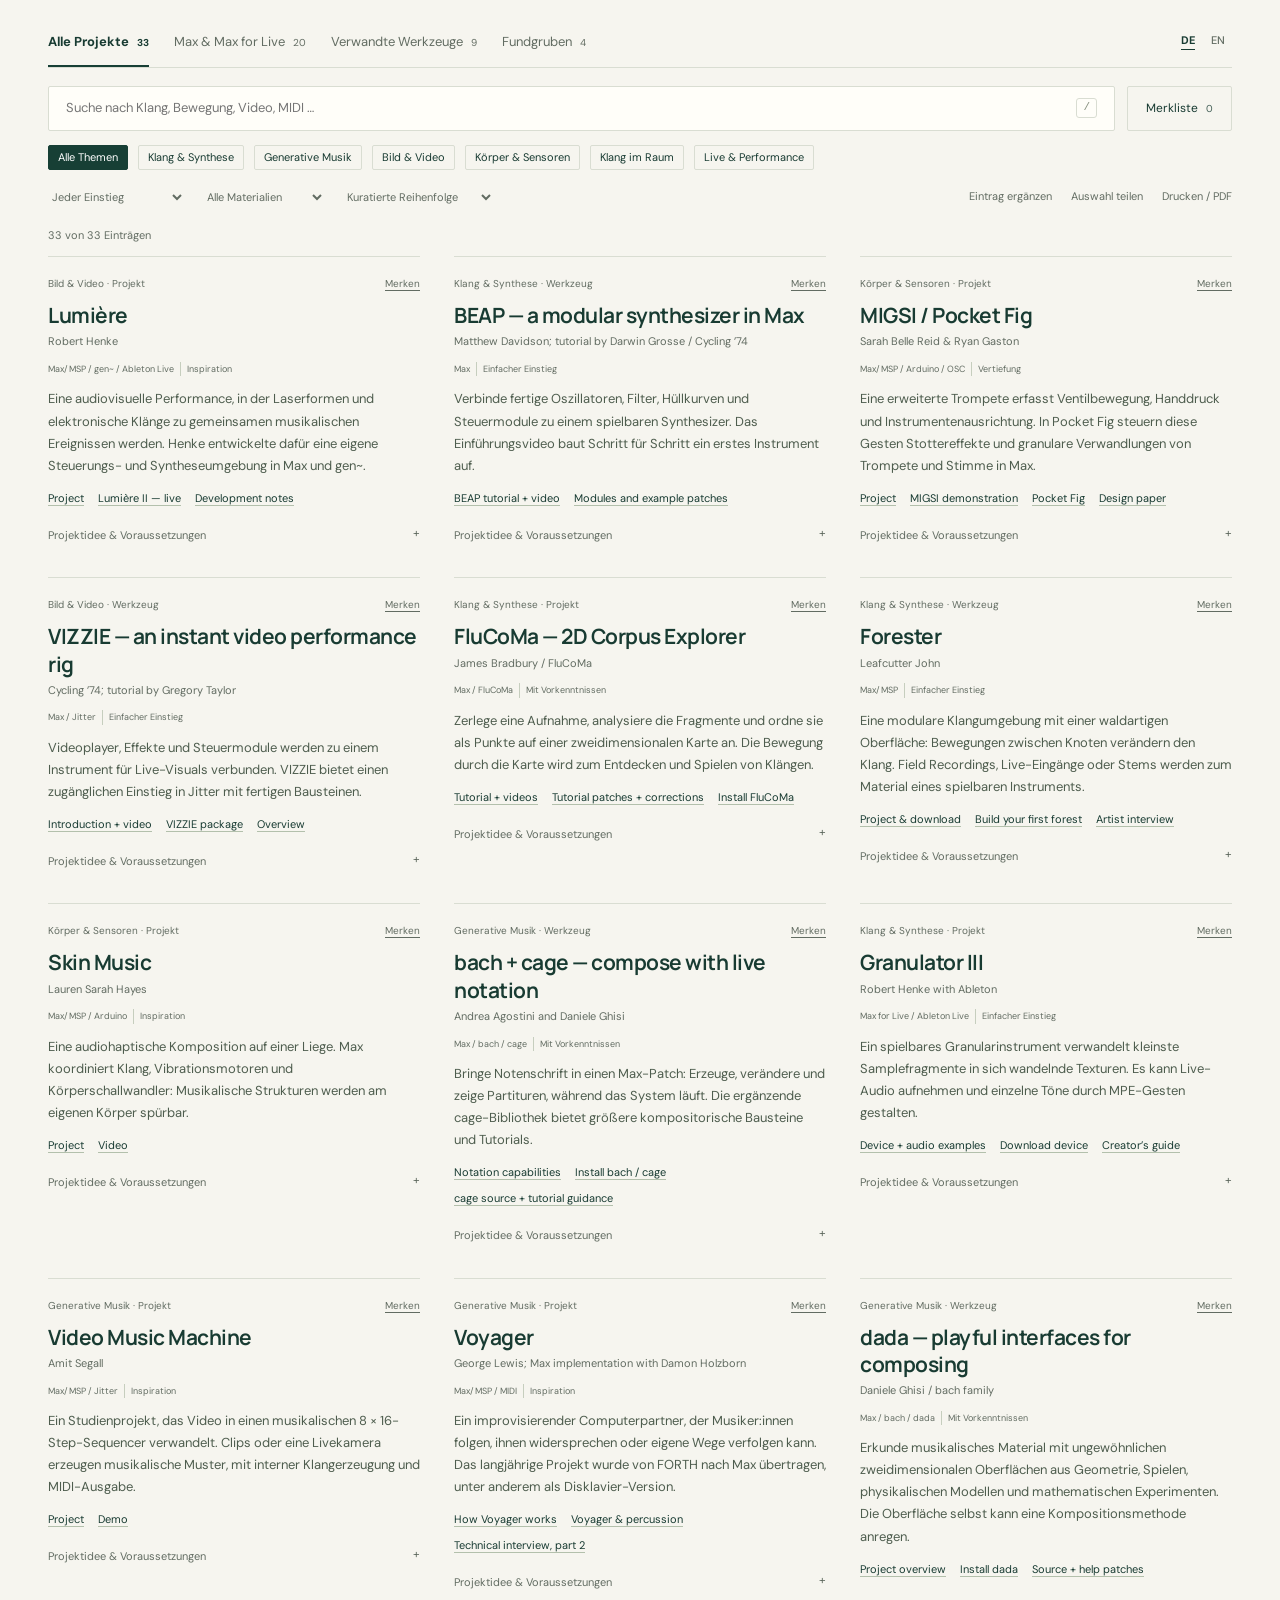
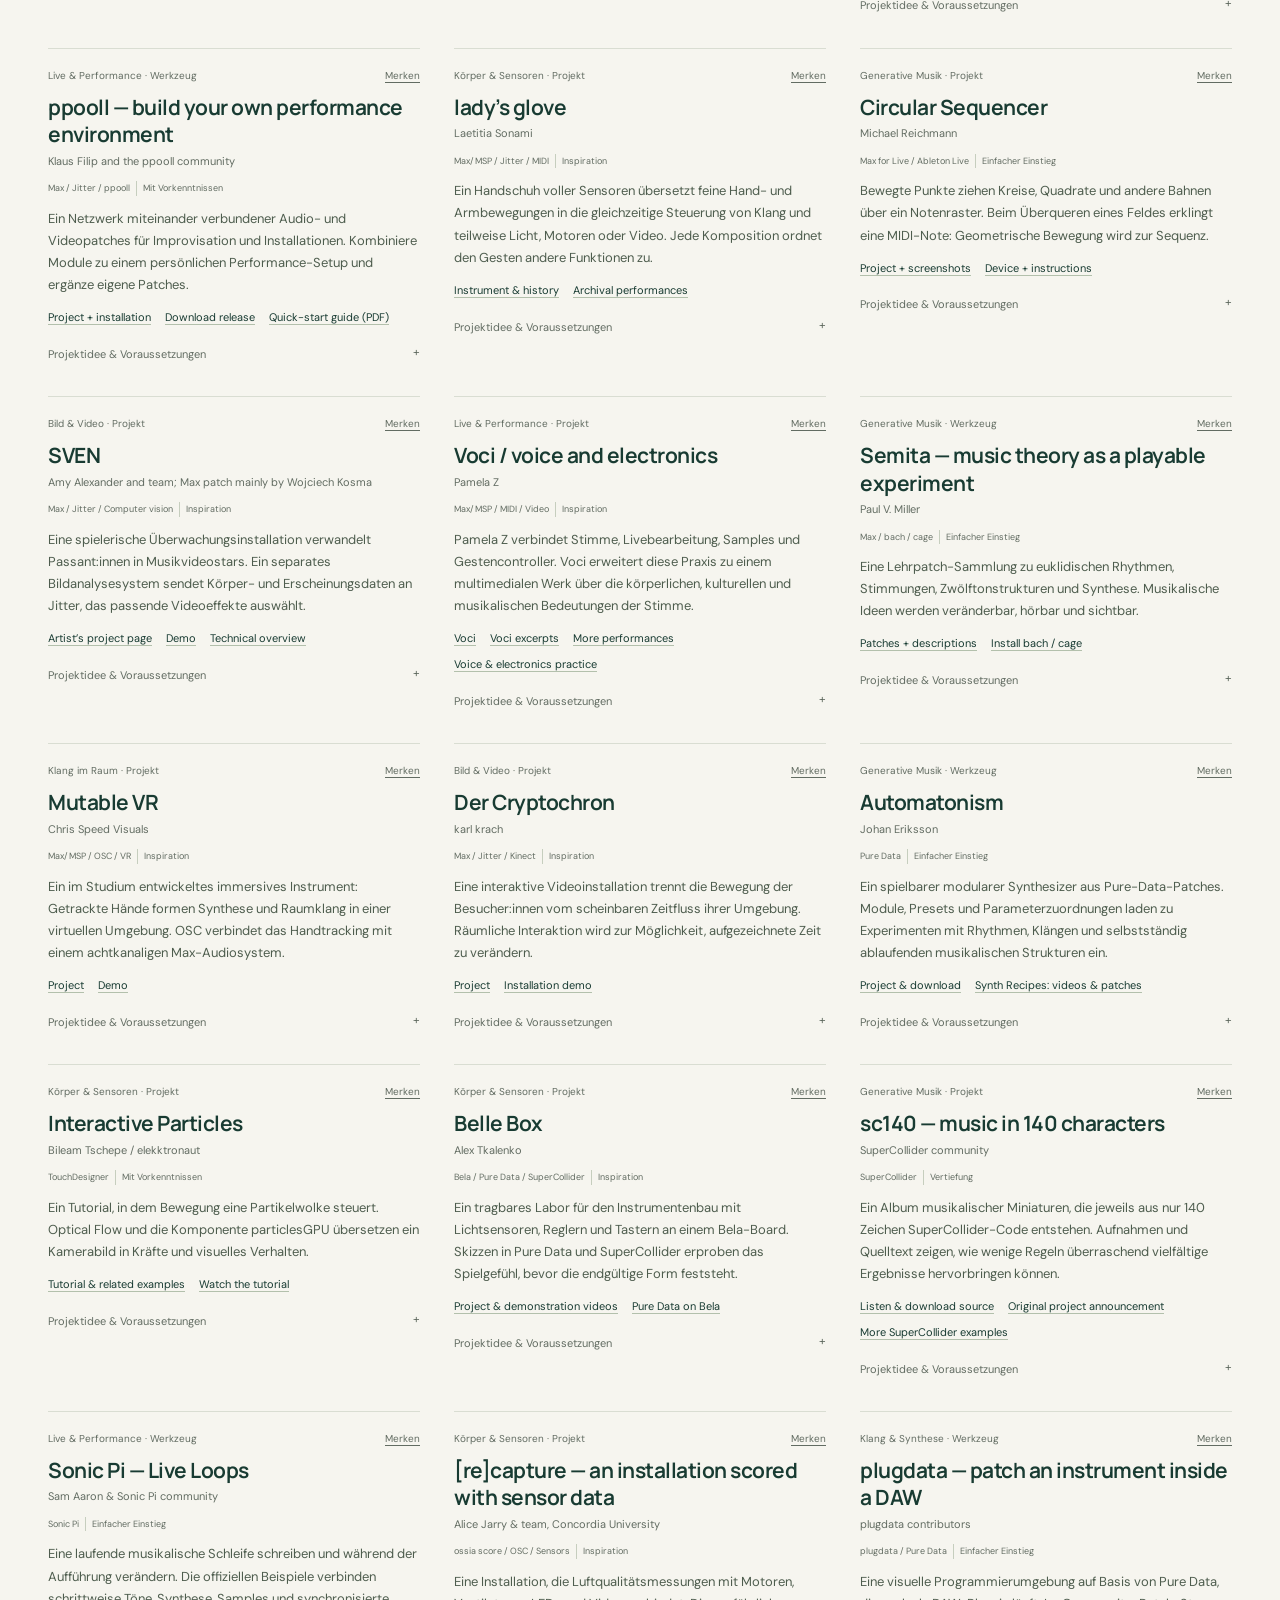
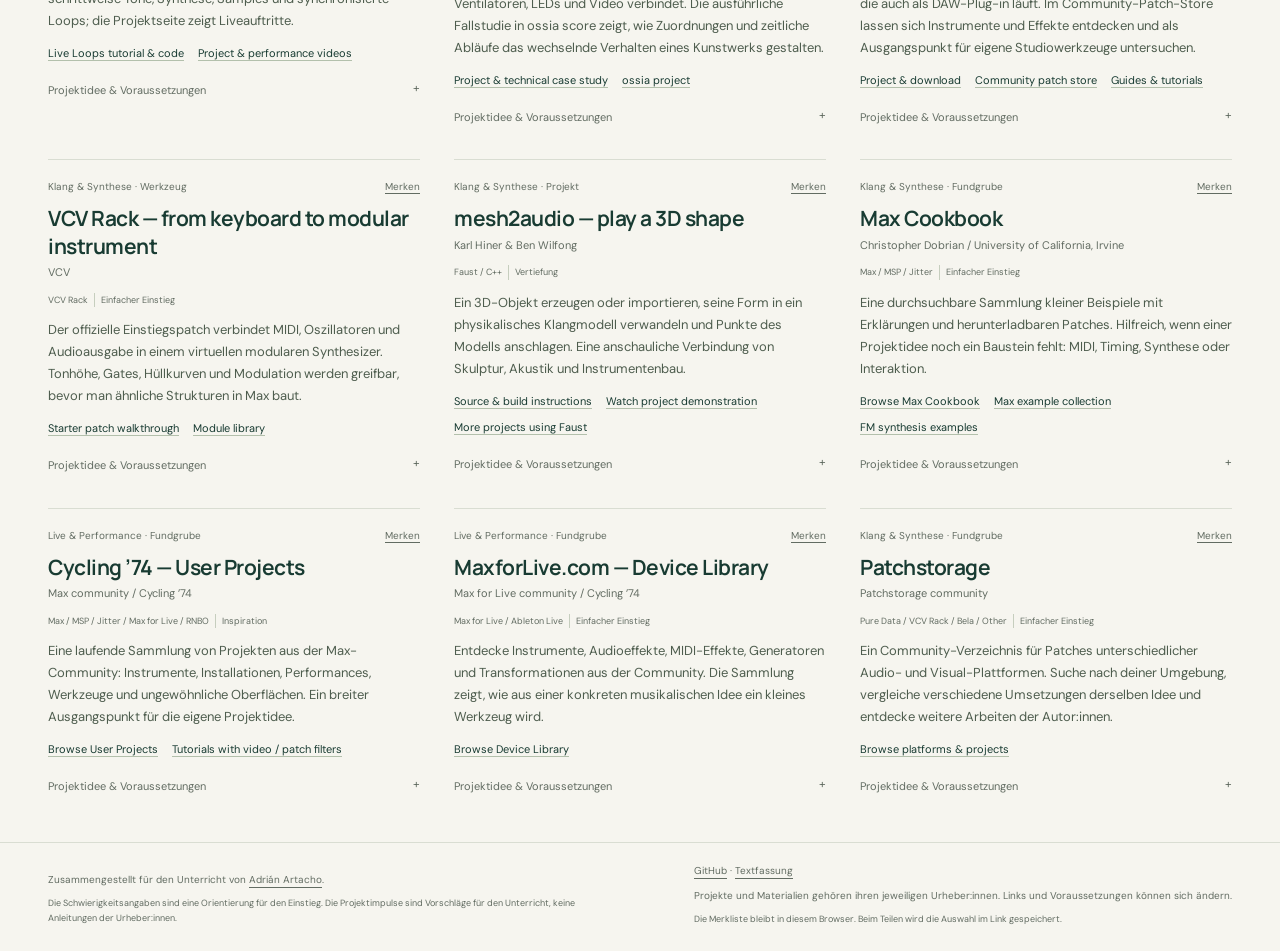
==== commit fe09bb48: "Open directly on a simplified text-based project archive" ====
--- a/index.html
+++ b/index.html
@@ -5,44 +5,23 @@
   <meta name="viewport" content="width=device-width, initial-scale=1">
   <meta name="description" content="Ein kuratierter Ideenkatalog für Max/MSP, Jitter, Max for Live und verwandte Werkzeuge. Projekte entdecken, Patches öffnen und eigene Ideen entwickeln.">
   <meta name="theme-color" content="#173f35">
-  <title>Max Examples — Projekte, Patches, Möglichkeiten</title>
+  <title>Max Examples — Projektarchiv</title>
   <link rel="icon" href="assets/favicon.svg" type="image/svg+xml">
   <link rel="stylesheet" href="assets/styles.css">
   <script src="assets/app.js" type="module"></script>
 </head>
-<body>
+<body class="archive-page">
   <a class="skip-link" href="#catalogue" data-i18n="skip">Zum Katalog</a>
-  <header class="site-header wrap">
-    <a class="wordmark" href="./" aria-label="Max Examples — Home"><span class="patch-logo" aria-hidden="true">m<span>↗</span></span><span>max<span class="wordmark-light">examples</span><span class="wordmark-caption" data-i18n="wordmarkCaption">Ein offenes Ideenarchiv</span></span></a>
-    <nav aria-label="Hauptnavigation">
-      <a href="#how" class="quiet-link" data-i18n="howNav">So funktioniert’s</a>
-      <a href="editor.html" class="quiet-link" data-i18n="addNav">Eintrag ergänzen ↗</a>
-      <div class="language-switch" role="group" aria-label="Language / Sprache"><button type="button" data-lang="de" aria-pressed="true">DE</button><button type="button" data-lang="en" aria-pressed="false">EN</button></div>
-    </nav>
-  </header>
   <main>
-    <section class="intro wrap" aria-labelledby="page-title">
-      <div class="intro-copy">
-        <p class="eyebrow"><span class="status-dot" aria-hidden="true"></span> MAX / MSP / JITTER / BEYOND</p>
-        <h1 id="page-title" data-i18n="headline">Was möchtest du<br><em>möglich machen?</em></h1>
-        <p class="intro-description" data-i18n="intro">Ein Instrument erfinden. Mit Bewegung komponieren. Klang sichtbar machen. Entdecke Projekte, öffne Patches und finde den Anfang deiner eigenen Idee.</p>
-        <a class="text-arrow" href="#catalogue" data-i18n="explore">Das Archiv entdecken <span aria-hidden="true">↓</span></a>
+    <section class="catalogue wrap" id="catalogue" aria-labelledby="catalogue-title">
+      <h1 class="sr-only archive-title" id="catalogue-title" data-i18n="catalogueTitle">Max Examples — Projektarchiv</h1>
+      <div class="archive-topline">
+        <div class="scope-tabs" role="group" aria-label="Sammlung" id="scope-tabs"></div>
+        <div class="language-switch" role="group" aria-label="Language / Sprache"><button type="button" data-lang="de" aria-pressed="true">DE</button><button type="button" data-lang="en" aria-pressed="false">EN</button></div>
       </div>
-      <aside class="idea-panel" aria-label="Projektimpuls">
-        <div class="panel-top"><span data-i18n="ideaLabel">DEIN ERSTES EXPERIMENT</span><span aria-hidden="true">↗</span></div>
-        <p class="idea-heading" data-i18n="ideaHeadline">Ein Input.<br>Eine Regel.<br>Eine Überraschung.</p>
-        <div class="patch-chain" aria-hidden="true"><span>input</span><i></i><span>map</span><i></i><span>output</span></div>
-        <p data-i18n="ideaDescription">Beginne mit einer kleinen Geste: Lass einen Klang auf etwas reagieren. Dann verändere die Regel.</p>
-        <button id="surprise" type="button" class="surprise-button" data-i18n="surprise">Gib mir eine Projektidee <span aria-hidden="true">↗</span></button>
-      </aside>
-    </section>
-
-    <section class="catalogue wrap" id="catalogue" aria-labelledby="catalogue-title">
-      <div class="section-heading"><div><p class="eyebrow" data-i18n="browseLabel">ANSCHAUEN · VERSTEHEN · AUSPROBIEREN</p><h2 id="catalogue-title" data-i18n="catalogueTitle">Das Ideenarchiv</h2></div><p class="catalogue-stats" id="stats" aria-live="polite"></p></div>
-      <div class="scope-tabs" role="group" aria-label="Sammlung" id="scope-tabs"></div>
       <div class="search-row">
-        <div class="search-box"><span aria-hidden="true">⌕</span><label class="sr-only" for="search" data-i18n="searchLabel">Archiv durchsuchen</label><input id="search" type="search" autocomplete="off" placeholder="Suche nach Klang, Bewegung, Video, MIDI …" data-placeholder="searchPlaceholder"><kbd aria-hidden="true">/</kbd></div>
-        <button type="button" id="saved-filter" class="outline-button" aria-pressed="false"><span aria-hidden="true">☆</span> <span data-i18n="saved">Merkliste</span> <span id="saved-count">0</span></button>
+        <div class="search-box"><label class="sr-only" for="search" data-i18n="searchLabel">Archiv durchsuchen</label><input id="search" type="search" autocomplete="off" placeholder="Suche nach Klang, Bewegung, Video, MIDI …" data-placeholder="searchPlaceholder"><kbd aria-hidden="true">/</kbd></div>
+        <button type="button" id="saved-filter" class="outline-button" aria-pressed="false"><span data-i18n="saved">Merkliste</span> <span id="saved-count">0</span></button>
       </div>
       <div class="topics" id="topics" role="group" aria-label="Thema"></div>
       <div class="filter-row">
@@ -51,20 +30,16 @@
           <div><label for="access" class="sr-only" data-i18n="accessLabel">Material</label><select id="access"></select></div>
           <div><label for="sort" class="sr-only" data-i18n="sortLabel">Sortierung</label><select id="sort"></select></div>
         </div>
-        <div class="view-actions"><button id="share" type="button" class="plain-button" data-i18n="share">Auswahl teilen ↗</button><button id="print" type="button" class="plain-button" data-i18n="print">Drucken / PDF</button></div>
+        <div class="view-actions"><a href="editor.html" class="plain-button" data-i18n="addNav">Eintrag ergänzen</a><button id="share" type="button" class="plain-button" data-i18n="share">Auswahl teilen</button><button id="print" type="button" class="plain-button" data-i18n="print">Drucken / PDF</button></div>
       </div>
       <div class="result-row"><p id="result-count" aria-live="polite" role="status">Das Archiv wird geladen …</p><button id="reset" type="button" class="plain-button" hidden data-i18n="reset">Filter zurücksetzen ×</button></div>
       <div class="project-grid" id="projects"></div>
-      <div class="empty-state" id="empty" hidden><span aria-hidden="true">↳</span><h3 data-i18n="emptyTitle">Hier ist noch Platz für eine Idee.</h3><p data-i18n="emptyText">Versuche einen anderen Suchbegriff oder setze die Filter zurück.</p><button id="empty-reset" class="outline-button" type="button" data-i18n="resetShort">Alle Einträge anzeigen</button></div>
+      <div class="empty-state" id="empty" hidden><h2 data-i18n="emptyTitle">Keine passenden Einträge.</h2><p data-i18n="emptyText">Versuche einen anderen Suchbegriff oder setze die Filter zurück.</p><button id="empty-reset" class="outline-button" type="button" data-i18n="resetShort">Alle Einträge anzeigen</button></div>
       <noscript><p>Dieses Archiv benötigt JavaScript für Suche und Filter. Alle Einträge mit Links findest du auch in <a href="CATALOGUE.md">CATALOGUE.md</a>.</p></noscript>
     </section>
 
-    <section class="how-section" id="how">
-      <div class="wrap how-layout"><div><p class="eyebrow" data-i18n="howLabel">VON DER REFERENZ ZUR EIGENEN IDEE</p><h2 data-i18n="howTitle">Nicht alles auf einmal.<br>Ein guter Anfang reicht.</h2><p data-i18n="howIntro">Die Schwierigkeitsangaben sind eine Orientierung für den Einstieg. Die Projektimpulse sind Vorschläge für den Unterricht, keine Anleitungen der Urheber:innen.</p></div><ol class="steps"><li><span>01</span><div><h3 data-i18n="step1Title">Finde etwas, das dich neugierig macht.</h3><p data-i18n="step1">Ein Video kann inspirieren, auch wenn der Originalpatch nicht veröffentlicht ist. „Patch / Download“ zeigt, wo Material angeboten wird.</p></div></li><li><span>02</span><div><h3 data-i18n="step2Title">Verkleinere die Idee.</h3><p data-i18n="step2">Welche einzelne Beziehung interessiert dich? Zum Beispiel: Je schneller ich mich bewege, desto dichter wird der Klang.</p></div></li><li><span>03</span><div><h3 data-i18n="step3Title">Baue eine erste Version.</h3><p data-i18n="step3">Ein Input, eine Regel und ein hörbares oder sichtbares Ergebnis. Speichere interessante Referenzen in deiner Merkliste.</p></div></li></ol></div>
-    </section>
-    <section class="contribute wrap"><div><h2 data-i18n="contributeTitle">Das Archiv darf wachsen.</h2><p data-i18n="contributeText">Ein gutes Projekt entdeckt? Ergänze eine Referenz und einen kleinen Impuls zum Ausprobieren.</p></div><a class="solid-button" href="editor.html" data-i18n="contributeButton">Eintrag vorbereiten ↗</a></section>
   </main>
-  <footer class="site-footer wrap"><div><a href="./" class="footer-brand">max examples</a><p><span data-i18n="curatedBy">Zusammengestellt für den Unterricht von</span> <a href="https://github.com/AdrianArtacho" target="_blank" rel="noopener noreferrer">Adrián Artacho</a>.</p></div><div><a href="https://github.com/AdrianArtacho/max-examples" target="_blank" rel="noopener noreferrer">GitHub ↗</a> · <a href="CATALOGUE.md" data-i18n="textVersion">Textfassung</a><p data-i18n="footerNote">Projekte und Materialien gehören ihren jeweiligen Urheber:innen. Links und Voraussetzungen können sich ändern.</p><p class="small" data-i18n="savedNote">Die Merkliste bleibt in diesem Browser. Beim Teilen wird die Auswahl im Link gespeichert.</p></div></footer>
+  <footer class="site-footer wrap"><div><p><span data-i18n="curatedBy">Zusammengestellt für den Unterricht von</span> <a href="https://github.com/AdrianArtacho" target="_blank" rel="noopener noreferrer">Adrián Artacho</a>.</p><p class="small" data-i18n="howIntro">Die Schwierigkeitsangaben sind eine Orientierung für den Einstieg. Die Projektimpulse sind Vorschläge für den Unterricht, keine Anleitungen der Urheber:innen.</p></div><div><a href="https://github.com/AdrianArtacho/max-examples" target="_blank" rel="noopener noreferrer">GitHub</a> · <a href="CATALOGUE.md" data-i18n="textVersion">Textfassung</a><p data-i18n="footerNote">Projekte und Materialien gehören ihren jeweiligen Urheber:innen. Links und Voraussetzungen können sich ändern.</p><p class="small" data-i18n="savedNote">Die Merkliste bleibt in diesem Browser. Beim Teilen wird die Auswahl im Link gespeichert.</p></div></footer>
   <div id="toast" role="status" aria-live="polite" hidden></div>
   <dialog id="share-dialog"><form method="dialog"><button class="dialog-close" aria-label="Schließen / Close">×</button></form><h2 data-i18n="shareTitle">Link zur Auswahl</h2><p data-i18n="shareHelp">Diesen Link kopieren und weitergeben:</p><label class="sr-only" for="share-url">URL</label><input id="share-url" readonly><button id="share-copy" type="button" class="solid-button" data-i18n="copy">Link kopieren</button></dialog>
 </body>
--- a/assets/styles.css
+++ b/assets/styles.css
@@ -4,16 +4,16 @@
 *{box-sizing:border-box}html{scroll-behavior:smooth;scroll-padding-top:24px}body{margin:0;background:var(--paper);color:var(--ink);font-family:var(--font);font-size:15px;line-height:1.6}button,input,select,textarea{font:inherit}button,a,input,select,textarea,summary{-webkit-tap-highlight-color:transparent}button,a{touch-action:manipulation}button{cursor:pointer}button:disabled{cursor:not-allowed;opacity:.5}a{color:inherit;text-decoration-thickness:1px;text-underline-offset:4px}button:focus-visible,a:focus-visible,input:focus-visible,select:focus-visible,textarea:focus-visible,summary:focus-visible{outline:3px solid #337864;outline-offset:4px}button{color:inherit}button svg{pointer-events:none}h1,h2,h3,p{margin:0}h1,h2,h3{font-family:var(--display);font-weight:650;line-height:1.2}h2{font-size:32px;letter-spacing:-1.2px}.wrap{max-width:1280px;margin-inline:auto;padding-inline:48px}.sr-only{position:absolute;width:1px;height:1px;padding:0;overflow:hidden;clip:rect(0,0,0,0);white-space:nowrap;border:0}.skip-link{position:fixed;top:-80px;left:12px;z-index:30;padding:12px 20px;background:var(--green);color:white}.skip-link:focus{top:10px}[hidden]{display:none!important}
 .site-header{display:flex;align-items:center;justify-content:space-between;min-height:106px;border-bottom:1px solid var(--line);gap:24px}.wordmark{display:flex;gap:12px;align-items:center;text-decoration:none;font-size:24px;letter-spacing:-1px;font-weight:700;line-height:1.1}.wordmark-light{font-weight:400;margin-left:4px}.wordmark-caption{display:block;margin-top:7px;color:var(--muted);font-size:10px;font-weight:500;letter-spacing:1.1px;text-transform:uppercase}.patch-logo{width:42px;height:44px;background:var(--green);color:var(--lime);border-radius:8px;display:flex;justify-content:center;align-items:center;font-size:30px;position:relative}.patch-logo>span{font-size:15px;position:absolute;right:4px;top:3px}.site-header nav{display:flex;align-items:center;gap:28px}.quiet-link{text-decoration:none;font-size:13px}.quiet-link:hover{color:#3f7963}.language-switch{display:flex;background:#e9ece2;border-radius:6px;padding:3px;gap:3px}.language-switch button{border:0;background:transparent;padding:5px 9px;border-radius:4px;font-size:11px;font-weight:700}.language-switch button[aria-pressed=true]{background:var(--green);color:white}
 .intro{display:grid;grid-template-columns:1.5fr 1fr;gap:80px;padding-top:57px;padding-bottom:56px;align-items:center}.eyebrow{font-size:10px;font-weight:700;letter-spacing:1.8px;line-height:1.5}.status-dot{display:inline-block;width:6px;height:6px;border-radius:50%;background:#598855;margin-right:6px;vertical-align:middle}.intro h1{font-size:clamp(35px,4.3vw,57px);letter-spacing:-2.7px;line-height:1.13;margin-top:20px}.intro h1 em{font-style:normal;color:#6c8560}.intro-description{margin-top:21px;max-width:510px;font-size:15px;line-height:1.8;color:var(--muted)}.text-arrow{margin-top:24px;display:inline-flex;gap:25px;font-size:13px;font-weight:600;text-decoration:none;border-bottom:1px solid #aab89e;padding-bottom:3px}.idea-panel{background:var(--green);color:#f4f5e9;padding:26px 30px 25px;position:relative;overflow:hidden;border-radius:3px;transform:rotate(1deg)}.panel-top{display:flex;justify-content:space-between;font-size:9px;letter-spacing:1.5px;color:#c6d4bc;font-weight:600}.panel-top>span:last-child{font-size:19px;line-height:1}.idea-heading{font-family:var(--display);font-size:30px;line-height:1.22;letter-spacing:-1px;margin:16px 0;color:var(--lime);font-weight:500}.patch-chain{display:flex;align-items:center;width:87%;margin:19px 0 17px}.patch-chain>span{border:1px solid #79927c;padding:3px 12px;font:12px ui-monospace,monospace}.patch-chain>i{height:1px;background:#79927c;flex:1;position:relative}.patch-chain>i:before,.patch-chain>i:after{content:'';display:block;width:4px;height:4px;position:absolute;top:-2px;background:var(--lime)}.patch-chain>i:after{right:0}.idea-panel>p:last-of-type{font-size:12px;line-height:1.7;max-width:310px;color:#d3dfce}.surprise-button{display:flex;justify-content:space-between;gap:20px;align-items:center;width:100%;border:0;border-top:1px solid #4a6857;background:transparent;color:white;font-size:12px;margin-top:19px;padding:14px 0 0;text-align:left}.surprise-button:hover{color:var(--lime)}
-.catalogue{padding-top:32px;padding-bottom:65px;border-top:1px solid var(--line)}.section-heading{display:flex;justify-content:space-between;align-items:end;gap:20px;margin-bottom:28px}.section-heading h2{margin-top:7px}.catalogue-stats{color:var(--muted);font-size:12px;text-align:right}.scope-tabs{display:flex;gap:30px;border-bottom:1px solid var(--line);margin-bottom:24px;overflow-x:auto}.scope-tabs button{border:0;border-bottom:2px solid transparent;padding:0 0 13px;background:none;white-space:nowrap;font-size:13px;color:var(--muted)}.scope-tabs button[aria-pressed=true]{border-color:var(--green);color:var(--ink);font-weight:700}.tab-count{font-size:10px;margin-left:8px;border-radius:4px;background:#e8ebdf;min-width:20px;padding:2px 5px}.search-row{display:flex;gap:12px}.search-box{display:flex;gap:11px;align-items:center;flex:1;background:var(--white);border:1px solid var(--line);padding:0 17px;border-radius:6px}.search-box>span{font-size:28px;line-height:1;transform:rotate(-15deg)}.search-box input{flex:1;min-width:0;border:0;padding:14px 0;background:transparent;font-size:13px;color:var(--ink);outline:none}.search-box:focus-within{outline:2px solid #648f71;outline-offset:2px}.search-box kbd{border:1px solid var(--line);padding:0 6px;border-radius:3px;color:#87917f;font-size:11px}.outline-button{padding:10px 18px;border:1px solid var(--line);background:transparent;font-size:12px;border-radius:6px}.outline-button:hover{border-color:#8b9d80;background:#edf0e5}.outline-button[aria-pressed=true]{background:var(--green);border-color:var(--green);color:white}#saved-count{font-size:10px;margin-left:5px;opacity:.8}.topics{display:flex;gap:8px;flex-wrap:wrap;margin:17px 0 19px}.topics button{padding:5px 12px;border:1px solid transparent;border-radius:5px;background:#e9eddf;font-size:11px}.topics button[aria-pressed=true]{background:var(--green);color:white}.topics button:hover{border-color:var(--green)}.topic-icon{margin-right:5px}.filter-row{display:flex;justify-content:space-between;gap:16px;align-items:center;padding:0 0 16px;border-bottom:1px solid var(--line)}.selects{display:flex;flex-wrap:wrap;gap:18px}.selects select{max-width:200px;font-size:11px;color:var(--muted);border:0;background:transparent;padding:5px 20px 5px 0}.view-actions{display:flex;gap:19px}.plain-button{background:transparent;border:0;padding:4px 0;font-size:11px;color:var(--muted)}.plain-button:hover{text-decoration:underline;text-underline-offset:4px;color:var(--ink)}.result-row{display:flex;justify-content:space-between;min-height:55px;align-items:center;font-size:11px;color:var(--muted);gap:12px}.project-grid{display:grid;grid-template-columns:repeat(3,minmax(0,1fr));gap:20px;align-items:start}.project-card{background:var(--white);border:1px solid #d8ded0;border-radius:8px;overflow:hidden;transition:box-shadow .15s,transform .15s;scroll-margin:25px}.project-card:hover{box-shadow:0 6px 19px #1c352309;transform:translateY(-2px)}.project-card.highlight{outline:3px solid #87a359;outline-offset:4px}.card-banner{height:92px;padding:17px 19px;display:flex;align-items:flex-start;justify-content:space-between;position:relative;overflow:hidden;background:var(--tint,#e8ecd9);color:var(--accent,#3e5b37)}.card-category{font:10px var(--font);letter-spacing:1.25px;text-transform:uppercase;font-weight:700;position:relative;z-index:1;max-width:70%}.category-drawing{position:absolute;width:155px;height:70px;bottom:-3px;right:20px;opacity:.6}.card-index{position:absolute;left:19px;bottom:14px;font:11px ui-monospace,monospace;opacity:.55}.save-button{border:1px solid #ffffffa0;border-radius:50%;width:28px;height:28px;background:#fff8;font-size:17px;line-height:1;position:relative;z-index:1;display:grid;place-items:center}.save-button[aria-pressed=true]{background:var(--green);color:var(--lime);border-color:var(--green)}.card-body{padding:20px 21px 0}.card-meta{display:flex;align-items:center;flex-wrap:wrap;gap:7px;margin-bottom:11px;font-size:9px;letter-spacing:.45px;text-transform:uppercase;font-weight:600;color:var(--muted)}.card-meta .level{border-left:1px solid #c6cebe;padding-left:7px}.project-card h3{font-size:21px;letter-spacing:-.7px;line-height:1.23}.card-creator{color:var(--muted);font-size:11px;margin-top:6px}.card-description{font-size:12px;line-height:1.75;margin:14px 0 15px;color:#4e5d4e}.card-links{display:flex;flex-wrap:wrap;gap:7px;margin-bottom:18px}.resource-link{font-size:10px;padding:5px 8px;border:1px solid var(--line);border-radius:4px;text-decoration:none;display:inline-flex;align-items:center;gap:5px;line-height:1.4}.resource-link:hover{background:#ecf0e3;border-color:#91a581}.resource-link.primary{background:var(--green);color:white;border-color:var(--green)}.card-details{border-top:1px solid var(--line);padding:0 21px}.card-details summary{cursor:pointer;padding:13px 0;list-style:none;display:flex;justify-content:space-between;font-size:10px;font-weight:600;gap:10px}.card-details summary::-webkit-details-marker{display:none}.card-details summary:after{content:'+';font-size:14px;line-height:1}.card-details[open] summary:after{content:'−'}.detail-section{margin:1px 0 15px}.detail-section h4{font-size:9px;letter-spacing:1.2px;text-transform:uppercase;margin:0 0 5px;color:#65804c}.detail-section p{font-size:12px;line-height:1.7;color:#4e5d4e}.source-list{font-size:10px;line-height:1.6;padding-left:15px;color:var(--muted);overflow-wrap:anywhere}.card-bottom{display:flex;justify-content:space-between;gap:10px;border-top:1px dashed var(--line);padding:12px 0;color:var(--muted);font-size:9px}.card-bottom a{max-width:100px;text-align:right}.source-date{font-size:9px;color:var(--muted)}.empty-state{text-align:center;padding:50px 20px 30px;background:#eef0e6;border-radius:6px}.empty-state>span{font-size:40px;color:#7d9364}.empty-state h3{font-size:24px;margin-bottom:12px}.empty-state p{color:var(--muted);margin-bottom:24px}.error-state{padding:30px;background:#f6e5dd;border-radius:6px;grid-column:1/-1}.error-state a{display:inline-block;margin-top:10px}.error-state button{margin-left:20px}
+.catalogue{padding-top:32px;padding-bottom:65px;border-top:1px solid var(--line)}.section-heading{display:flex;justify-content:space-between;align-items:end;gap:20px;margin-bottom:28px}.section-heading h2{margin-top:7px}.catalogue-stats{color:var(--muted);font-size:12px;text-align:right}.scope-tabs{display:flex;gap:30px;border-bottom:1px solid var(--line);margin-bottom:24px;overflow-x:auto}.scope-tabs button{border:0;border-bottom:2px solid transparent;padding:0 0 13px;background:none;white-space:nowrap;font-size:13px;color:var(--muted)}.scope-tabs button[aria-pressed=true]{border-color:var(--green);color:var(--ink);font-weight:700}.tab-count{font-size:10px;margin-left:8px;border-radius:4px;background:#e8ebdf;min-width:20px;padding:2px 5px}.search-row{display:flex;gap:12px}.search-box{display:flex;gap:11px;align-items:center;flex:1;background:var(--white);border:1px solid var(--line);padding:0 17px;border-radius:6px}.search-box>span{font-size:28px;line-height:1;transform:rotate(-15deg)}.search-box input{flex:1;min-width:0;border:0;padding:14px 0;background:transparent;font-size:13px;color:var(--ink);outline:none}.search-box:focus-within{outline:2px solid #648f71;outline-offset:2px}.search-box kbd{border:1px solid var(--line);padding:0 6px;border-radius:3px;color:#87917f;font-size:11px}.outline-button{padding:10px 18px;border:1px solid var(--line);background:transparent;font-size:12px;border-radius:6px}.outline-button:hover{border-color:#8b9d80;background:#edf0e5}.outline-button[aria-pressed=true]{background:var(--green);border-color:var(--green);color:white}#saved-count{font-size:10px;margin-left:5px;opacity:.8}.topics{display:flex;gap:8px;flex-wrap:wrap;margin:17px 0 19px}.topics button{padding:5px 12px;border:1px solid transparent;border-radius:5px;background:#e9eddf;font-size:11px}.topics button[aria-pressed=true]{background:var(--green);color:white}.topics button:hover{border-color:var(--green)}.topic-icon{margin-right:5px}.filter-row{display:flex;justify-content:space-between;gap:16px;align-items:center;padding:0 0 16px;border-bottom:1px solid var(--line)}.selects{display:flex;flex-wrap:wrap;gap:18px}.selects select{max-width:200px;font-size:11px;color:var(--muted);border:0;background:transparent;padding:5px 20px 5px 0}.view-actions{display:flex;gap:19px}.plain-button{background:transparent;border:0;padding:4px 0;font-size:11px;color:var(--muted)}.plain-button:hover{text-decoration:underline;text-underline-offset:4px;color:var(--ink)}.result-row{display:flex;justify-content:space-between;min-height:55px;align-items:center;font-size:11px;color:var(--muted);gap:12px}.project-grid{display:grid;grid-template-columns:repeat(3,minmax(0,1fr));gap:20px;align-items:start}.project-card{background:var(--white);border:1px solid #d8ded0;border-radius:8px;overflow:hidden;transition:box-shadow .15s,transform .15s;scroll-margin:25px}.project-card:hover{box-shadow:0 6px 19px #1c352309;transform:translateY(-2px)}.project-card.highlight{outline:3px solid #87a359;outline-offset:4px}.card-banner{height:92px;padding:17px 19px;display:flex;align-items:flex-start;justify-content:space-between;position:relative;overflow:hidden;background:var(--tint,#e8ecd9);color:var(--accent,#3e5b37)}.card-category{font:10px var(--font);letter-spacing:1.25px;text-transform:uppercase;font-weight:700;position:relative;z-index:1;max-width:70%}.category-drawing{position:absolute;width:155px;height:70px;bottom:-3px;right:20px;opacity:.6}.card-index{position:absolute;left:19px;bottom:14px;font:11px ui-monospace,monospace;opacity:.55}.save-button{border:1px solid #ffffffa0;border-radius:50%;width:28px;height:28px;background:#fff8;font-size:17px;line-height:1;position:relative;z-index:1;display:grid;place-items:center}.save-button[aria-pressed=true]{background:var(--green);color:var(--lime);border-color:var(--green)}.card-body{padding:20px 21px 0}.card-meta{display:flex;align-items:center;flex-wrap:wrap;gap:7px;margin-bottom:11px;font-size:9px;letter-spacing:.45px;text-transform:uppercase;font-weight:600;color:var(--muted)}.card-meta .level{border-left:1px solid #c6cebe;padding-left:7px}.project-card h2{font-size:21px;letter-spacing:-.7px;line-height:1.23}.card-creator{color:var(--muted);font-size:11px;margin-top:6px}.card-description{font-size:12px;line-height:1.75;margin:14px 0 15px;color:#4e5d4e}.card-links{display:flex;flex-wrap:wrap;gap:7px;margin-bottom:18px}.resource-link{font-size:10px;padding:5px 8px;border:1px solid var(--line);border-radius:4px;text-decoration:none;display:inline-flex;align-items:center;gap:5px;line-height:1.4}.resource-link:hover{background:#ecf0e3;border-color:#91a581}.resource-link.primary{background:var(--green);color:white;border-color:var(--green)}.card-details{border-top:1px solid var(--line);padding:0 21px}.card-details summary{cursor:pointer;padding:13px 0;list-style:none;display:flex;justify-content:space-between;font-size:10px;font-weight:600;gap:10px}.card-details summary::-webkit-details-marker{display:none}.card-details summary:after{content:'+';font-size:14px;line-height:1}.card-details[open] summary:after{content:'−'}.detail-section{margin:1px 0 15px}.detail-section h3{font-size:9px;letter-spacing:1.2px;text-transform:uppercase;margin:0 0 5px;color:#65804c}.detail-section p{font-size:12px;line-height:1.7;color:#4e5d4e}.source-list{font-size:10px;line-height:1.6;padding-left:15px;color:var(--muted);overflow-wrap:anywhere}.card-bottom{display:flex;justify-content:space-between;gap:10px;border-top:1px dashed var(--line);padding:12px 0;color:var(--muted);font-size:9px}.card-bottom a{max-width:100px;text-align:right}.source-date{font-size:9px;color:var(--muted)}.empty-state{text-align:center;padding:50px 20px 30px;background:#eef0e6;border-radius:6px}.empty-state>span{font-size:40px;color:#7d9364}.empty-state h2{font-size:24px;margin-bottom:12px}.empty-state p{color:var(--muted);margin-bottom:24px}.error-state{padding:30px;background:#f6e5dd;border-radius:6px;grid-column:1/-1}.error-state a{display:inline-block;margin-top:10px}.error-state button{margin-left:20px}
 .how-section{background:#e9eddf;border-block:1px solid #dce1d3;padding:58px 0}.how-layout{display:grid;grid-template-columns:1fr 1fr;gap:95px}.how-layout h2{margin:16px 0 20px;font-size:31px}.how-layout>div>p:last-child{font-size:13px;line-height:1.8;color:var(--muted);max-width:410px}.steps{list-style:none;margin:0;padding:0}.steps li{display:flex;gap:20px;align-items:flex-start;margin-bottom:23px}.steps li:last-child{margin-bottom:0}.steps li>span{display:grid;place-items:center;width:29px;height:29px;flex-shrink:0;border:1px solid #a6b497;border-radius:50%;font-size:9px;margin-top:1px}.steps h3{font-size:15px;letter-spacing:-.3px;margin-bottom:7px}.steps p{color:var(--muted);font-size:12px;line-height:1.7}.contribute{display:flex;justify-content:space-between;align-items:center;gap:30px;padding-top:45px;padding-bottom:45px}.contribute h2{font-size:25px}.contribute p{font-size:12px;color:var(--muted);margin-top:10px}.solid-button{display:inline-flex;justify-content:center;align-items:center;background:var(--green);color:white;padding:12px 20px;font-size:12px;text-decoration:none;border:1px solid var(--green);border-radius:5px;white-space:nowrap}.solid-button:hover{background:#295448}.site-footer{border-top:1px solid var(--line);padding-top:30px;padding-bottom:35px;display:flex;justify-content:space-between;gap:60px;font-size:11px;color:var(--muted)}.site-footer>div:last-child{max-width:460px}.site-footer p{margin-top:8px;line-height:1.7;font-size:10px}.site-footer .small{font-size:9px}.footer-brand{font-size:19px;color:var(--ink);letter-spacing:-.8px;font-weight:650;text-decoration:none}#toast{position:fixed;bottom:24px;left:50%;transform:translateX(-50%);max-width:calc(100vw - 30px);padding:12px 22px;background:var(--green);color:white;z-index:50;font-size:13px;box-shadow:0 4px 25px #0003;border:1px solid #729164;border-radius:6px}dialog{border:1px solid var(--line);border-radius:9px;box-shadow:0 18px 100px #0003;color:var(--ink);background:var(--paper);padding:35px;max-width:560px;width:calc(100% - 40px)}dialog::backdrop{background:#15271d88}dialog h2{font-size:25px;margin:5px 0 15px}dialog p{font-size:13px;margin-bottom:15px}dialog input{width:100%;padding:12px;border:1px solid var(--line);background:white;margin-bottom:20px;min-width:0}.dialog-close{position:absolute;right:12px;top:8px;background:none;border:0;font-size:24px}
 /* Editor shares the catalogue's typography and controls. */
 .editor-intro{padding-top:40px;padding-bottom:25px;max-width:900px}.editor-intro h1{font-size:40px;letter-spacing:-1.7px;margin:12px 0 18px}.editor-intro p{color:var(--muted);font-size:14px;max-width:720px}.editor-layout{display:grid;grid-template-columns:minmax(0,1.5fr) minmax(0,1fr);gap:35px;align-items:start;padding-bottom:55px}.editor-form,.editor-output{padding:26px;background:var(--white);border:1px solid var(--line);border-radius:8px}.editor-form fieldset{border:0;padding:0;margin:0 0 25px}.editor-form legend{font:650 18px var(--display);margin-bottom:18px;letter-spacing:-.4px}.editor-form label{display:block;font-size:12px;margin:12px 0 6px;font-weight:500}.editor-form input:not([type=checkbox]),.editor-form textarea,.editor-form select{width:100%;padding:10px 11px;background:white;border:1px solid #c9d2c2;border-radius:4px;color:var(--ink);font-size:13px}.editor-form textarea{resize:vertical;min-height:88px}.editor-form .field-pair{display:grid;grid-template-columns:1fr 1fr;gap:16px}.field-help{font-size:11px;color:var(--muted);margin-top:6px}.editor-form .checkbox-label{font-weight:400;display:flex;gap:10px;align-items:flex-start}.editor-form .checkbox-label input{margin-top:5px}.editor-output{position:sticky;top:24px}.editor-output h2{font-size:23px;margin-bottom:13px}.editor-output p{font-size:12px;color:var(--muted);margin:9px 0}.editor-output textarea{width:100%;height:240px;resize:vertical;background:#edf0e6;padding:15px;border:1px solid var(--line);font:11px/1.6 ui-monospace,monospace;border-radius:5px;color:var(--ink)}.editor-actions{display:flex;gap:10px;flex-wrap:wrap;margin:18px 0}.editor-output ol{padding-left:20px;font-size:12px;color:var(--muted)}.editor-output ol li{margin:10px 0}.editor-status{font-size:12px;margin:12px 0;white-space:pre-line}.editor-status.error{color:#a34028}.editor-status.success{color:#306c37}.editor-output code{overflow-wrap:anywhere}.editor-notice{padding:14px 16px;background:#e9eddf;border-left:3px solid #7d9661;font-size:12px;margin-top:20px}.link-fields{border-left:2px solid #d7dfc7;padding-left:15px;margin:20px 0}.editor-form .solid-button{width:100%}.print-only{display:none}
 @media(min-width:1440px){.wrap{max-width:1350px}.intro{gap:120px}.project-grid{gap:24px}.card-body{padding:23px 24px 0}.card-details{padding:0 24px}}
 @media(max-width:1000px){.wrap{padding-inline:30px}.intro{gap:40px;grid-template-columns:1.3fr 1fr}.intro h1{font-size:44px;letter-spacing:-2px}.idea-panel{padding:23px}.site-header nav{gap:20px}.project-grid{grid-template-columns:repeat(2,minmax(0,1fr))}.how-layout{gap:45px}.card-description{font-size:13px}.editor-layout{grid-template-columns:1.3fr 1fr;gap:20px}}
-@media(max-width:700px){.wrap{padding-inline:22px}.site-header{min-height:88px;gap:15px}.wordmark{font-size:21px;gap:9px}.wordmark-caption{font-size:8px}.patch-logo{width:35px;height:38px;font-size:25px}.site-header nav{gap:12px}.site-header nav>.quiet-link{display:none}.language-switch button{font-size:10px}.intro{grid-template-columns:1fr;gap:28px;padding-top:36px;padding-bottom:33px}.intro h1{font-size:43px}.intro-description{font-size:14px;max-width:540px}.idea-panel{transform:none;padding:20px 24px;display:grid;grid-template-columns:1fr 1fr;column-gap:25px}.panel-top{grid-column:1/-1;margin-bottom:14px}.idea-heading{font-size:23px;margin:0;grid-row:2/4}.patch-chain{margin:7px 0 13px;width:100%}.patch-chain>span{font-size:9px;padding:3px 7px}.idea-panel>p:last-of-type{font-size:11px}.surprise-button{grid-column:1/-1;margin-top:16px;padding-top:11px}.catalogue{padding-top:26px;padding-bottom:40px}.section-heading h2{font-size:28px}.section-heading .eyebrow{font-size:8px}.section-heading{align-items:center;margin-bottom:22px}.catalogue-stats{max-width:100px;font-size:10px}.scope-tabs{gap:20px}.scope-tabs button{font-size:11px}.tab-count{margin-left:4px;font-size:9px}.search-row{gap:8px}.search-box{padding:0 12px;gap:8px}.search-box input{font-size:12px}.search-box kbd{display:none}#saved-filter{font-size:10px;padding:9px}#saved-count{margin-left:0}.topics{gap:6px}.topics button{font-size:10px;padding:5px 8px}.filter-row{align-items:flex-start;flex-direction:column;gap:12px}.selects{width:100%;justify-content:space-between;gap:5px}.selects select{font-size:10px;max-width:135px;padding-right:4px}.view-actions{align-self:flex-end;gap:23px}.project-grid{gap:14px}.card-body{padding:17px 16px 0}.card-details{padding:0 16px}.card-banner{height:75px;padding:13px 16px}.category-drawing{width:115px;right:14px}.card-category{font-size:8px}.card-index{left:16px;font-size:9px}.project-card h3{font-size:19px}.card-description{font-size:12px}.card-meta{font-size:8px}.card-creator{font-size:10px}.resource-link{font-size:9px;padding:5px 6px}.how-section{padding:35px 0}.how-layout{grid-template-columns:1fr;gap:30px}.how-layout h2{font-size:28px}.how-layout>div>p:last-child{max-width:none}.steps p{font-size:13px}.contribute{align-items:flex-start;flex-direction:column;gap:20px;padding-block:30px}.contribute h2{font-size:23px}.site-footer{flex-direction:column;gap:20px;padding-block:25px}.editor-intro h1{font-size:34px}.editor-layout{grid-template-columns:1fr}.editor-output{position:static}.editor-form,.editor-output{padding:20px}}
-@media(max-width:480px){.project-grid{grid-template-columns:1fr}.card-banner{height:80px}.project-card h3{font-size:24px}.card-description{font-size:13px}.card-meta{font-size:9px}.card-creator{font-size:11px}.resource-link{font-size:10px}.card-details summary{font-size:11px}.card-body{padding:20px 20px 0}.card-details{padding-inline:20px}.category-drawing{width:150px}.card-category{font-size:9px}.card-index{font-size:10px}.scope-tabs{gap:16px}.tab-count{display:none}.intro h1{font-size:38px}.idea-panel{gap:12px}.idea-heading{font-size:23px}.editor-form .field-pair{grid-template-columns:1fr;gap:0}}
+@media(max-width:700px){.wrap{padding-inline:22px}.site-header{min-height:88px;gap:15px}.wordmark{font-size:21px;gap:9px}.wordmark-caption{font-size:8px}.patch-logo{width:35px;height:38px;font-size:25px}.site-header nav{gap:12px}.site-header nav>.quiet-link{display:none}.language-switch button{font-size:10px}.intro{grid-template-columns:1fr;gap:28px;padding-top:36px;padding-bottom:33px}.intro h1{font-size:43px}.intro-description{font-size:14px;max-width:540px}.idea-panel{transform:none;padding:20px 24px;display:grid;grid-template-columns:1fr 1fr;column-gap:25px}.panel-top{grid-column:1/-1;margin-bottom:14px}.idea-heading{font-size:23px;margin:0;grid-row:2/4}.patch-chain{margin:7px 0 13px;width:100%}.patch-chain>span{font-size:9px;padding:3px 7px}.idea-panel>p:last-of-type{font-size:11px}.surprise-button{grid-column:1/-1;margin-top:16px;padding-top:11px}.catalogue{padding-top:26px;padding-bottom:40px}.section-heading h2{font-size:28px}.section-heading .eyebrow{font-size:8px}.section-heading{align-items:center;margin-bottom:22px}.catalogue-stats{max-width:100px;font-size:10px}.scope-tabs{gap:20px}.scope-tabs button{font-size:11px}.tab-count{margin-left:4px;font-size:9px}.search-row{gap:8px}.search-box{padding:0 12px;gap:8px}.search-box input{font-size:12px}.search-box kbd{display:none}#saved-filter{font-size:10px;padding:9px}#saved-count{margin-left:0}.topics{gap:6px}.topics button{font-size:10px;padding:5px 8px}.filter-row{align-items:flex-start;flex-direction:column;gap:12px}.selects{width:100%;justify-content:space-between;gap:5px}.selects select{font-size:10px;max-width:135px;padding-right:4px}.view-actions{align-self:flex-end;gap:23px}.project-grid{gap:14px}.card-body{padding:17px 16px 0}.card-details{padding:0 16px}.card-banner{height:75px;padding:13px 16px}.category-drawing{width:115px;right:14px}.card-category{font-size:8px}.card-index{left:16px;font-size:9px}.project-card h2{font-size:19px}.card-description{font-size:12px}.card-meta{font-size:8px}.card-creator{font-size:10px}.resource-link{font-size:9px;padding:5px 6px}.how-section{padding:35px 0}.how-layout{grid-template-columns:1fr;gap:30px}.how-layout h2{font-size:28px}.how-layout>div>p:last-child{max-width:none}.steps p{font-size:13px}.contribute{align-items:flex-start;flex-direction:column;gap:20px;padding-block:30px}.contribute h2{font-size:23px}.site-footer{flex-direction:column;gap:20px;padding-block:25px}.editor-intro h1{font-size:34px}.editor-layout{grid-template-columns:1fr}.editor-output{position:static}.editor-form,.editor-output{padding:20px}}
+@media(max-width:480px){.project-grid{grid-template-columns:1fr}.card-banner{height:80px}.project-card h2{font-size:24px}.card-description{font-size:13px}.card-meta{font-size:9px}.card-creator{font-size:11px}.resource-link{font-size:10px}.card-details summary{font-size:11px}.card-body{padding:20px 20px 0}.card-details{padding-inline:20px}.category-drawing{width:150px}.card-category{font-size:9px}.card-index{font-size:10px}.scope-tabs{gap:16px}.tab-count{display:none}.intro h1{font-size:38px}.idea-panel{gap:12px}.idea-heading{font-size:23px}.editor-form .field-pair{grid-template-columns:1fr;gap:0}}
 @media(prefers-reduced-motion:reduce){html{scroll-behavior:auto}.project-card{transition:none}.project-card:hover{transform:none}}
-@media print{@page{margin:15mm}body{font:10pt/1.45 system-ui,sans-serif;color:#111;background:white}.wrap{max-width:none;padding:0}.site-header{min-height:0;padding:0 0 10pt;border-bottom:1px solid #999}.site-header nav,.intro,.scope-tabs,.search-row,.topics,.filter-row,.view-actions,.how-section,.contribute,.site-footer,.save-button,.card-banner,.card-details summary,.card-bottom,#toast,#reset,.empty-state,dialog,.skip-link{display:none!important}.catalogue{border:0;padding:15pt 0}.section-heading{margin:0 0 10pt}.section-heading h2{font-size:20pt}.section-heading .eyebrow{display:none}.catalogue-stats{font-size:9pt}.result-row{min-height:20pt;margin-bottom:10pt}.project-grid{display:block}.project-card{box-shadow:none;border:1px solid #aaa;border-radius:0;margin-bottom:12pt;break-inside:avoid;transform:none}.card-body{padding:12pt 14pt 0}.card-meta{font-size:8pt}.project-card h3{font-size:16pt}.card-description,.detail-section p{font-size:9pt}.card-creator{font-size:8pt}.card-links{margin-bottom:9pt;gap:9pt}.resource-link{font-size:8pt;border:0;padding:0;background:none!important;color:#111!important;display:inline}.resource-link:after{content:' (' attr(href) ')';font-size:7pt;overflow-wrap:anywhere;word-break:break-all}.card-details{padding:8pt 14pt 0}.detail-section{margin-bottom:8pt}.detail-section h4{font-size:8pt}.wordmark{font-size:15pt}.patch-logo{display:none}.wordmark-caption{font-size:7pt}.print-only{display:block}}
+@media print{@page{margin:15mm}body{font:10pt/1.45 system-ui,sans-serif;color:#111;background:white}.wrap{max-width:none;padding:0}.site-header{min-height:0;padding:0 0 10pt;border-bottom:1px solid #999}.site-header nav,.intro,.scope-tabs,.search-row,.topics,.filter-row,.view-actions,.how-section,.contribute,.site-footer,.save-button,.card-banner,.card-details summary,.card-bottom,#toast,#reset,.empty-state,dialog,.skip-link{display:none!important}.catalogue{border:0;padding:15pt 0}.section-heading{margin:0 0 10pt}.section-heading h2{font-size:20pt}.section-heading .eyebrow{display:none}.catalogue-stats{font-size:9pt}.result-row{min-height:20pt;margin-bottom:10pt}.project-grid{display:block}.project-card{box-shadow:none;border:1px solid #aaa;border-radius:0;margin-bottom:12pt;break-inside:avoid;transform:none}.card-body{padding:12pt 14pt 0}.card-meta{font-size:8pt}.project-card h2{font-size:16pt}.card-description,.detail-section p{font-size:9pt}.card-creator{font-size:8pt}.card-links{margin-bottom:9pt;gap:9pt}.resource-link{font-size:8pt;border:0;padding:0;background:none!important;color:#111!important;display:inline}.resource-link:after{content:' (' attr(href) ')';font-size:7pt;overflow-wrap:anywhere;word-break:break-all}.card-details{padding:8pt 14pt 0}.detail-section{margin-bottom:8pt}.detail-section h3{font-size:8pt}.wordmark{font-size:15pt}.patch-logo{display:none}.wordmark-caption{font-size:7pt}.print-only{display:block}}
 
 /* Creator photographs remain linked to their original documentation. */
 .card-photo{position:absolute;inset:0;width:100%;height:100%;object-fit:cover;object-position:center;z-index:0}
@@ -23,3 +23,74 @@
 .photo-credit{position:absolute;bottom:9px;right:10px;z-index:3;color:white;font-size:8px;text-decoration:none;max-width:65%;text-align:right;background:#0006;padding:1px 4px}
 
 @media print{.source-list{font-size:7pt;line-height:1.35;margin:3pt 0;padding-left:11pt}.source-list a:after{content:" (" attr(href) ")";overflow-wrap:anywhere;word-break:break-all}.source-date{font-size:7pt;margin-top:4pt!important}}
+
+/* The public page begins with the archive; the entry editor keeps its own layout. */
+.archive-page .catalogue{border:0;padding-top:24px;padding-bottom:38px}
+.archive-topline{display:grid;grid-template-columns:minmax(0,1fr) auto;align-items:start;gap:20px;border-bottom:1px solid var(--line);margin-bottom:18px}
+.archive-topline .scope-tabs{border:0;margin:0;gap:25px;flex-wrap:wrap;overflow:visible}
+.archive-topline .scope-tabs button{padding:8px 0 12px}
+.archive-topline .tab-count{background:none;padding:0;min-width:0}
+.archive-topline .language-switch{background:none;border-radius:0;padding:0;gap:2px}
+.archive-topline .language-switch button{padding:8px 7px;background:none;color:var(--muted);border-radius:0;font-weight:500}
+.archive-topline .language-switch button[aria-pressed=true]{color:var(--ink);font-weight:700;text-decoration:underline;text-underline-offset:5px}
+.archive-page .search-box,.archive-page .outline-button{border-radius:2px}
+.archive-page .search-box input{padding:11px 0}
+.archive-page .topics{gap:6px 10px;margin:14px 0}
+.archive-page .topics button{background:none;border-color:var(--line);border-radius:2px;padding:3px 9px}
+.archive-page .topics button[aria-pressed=true]{background:var(--green);border-color:var(--green);color:white}
+.archive-page .filter-row{border:0;padding-bottom:6px}
+.archive-page .view-actions{flex-wrap:wrap}
+.archive-page .view-actions a{text-decoration:none}
+.archive-page .view-actions a:hover{text-decoration:underline}
+.archive-page .result-row{min-height:40px}
+.archive-page .project-grid{gap:25px 34px}
+.archive-page .project-card{background:none;border:0;border-top:1px solid var(--line);border-radius:0;box-shadow:none;transform:none;transition:none;overflow:visible}
+.archive-page .project-card.highlight{outline:2px solid #87a359;outline-offset:7px}
+.archive-page .card-body{padding:17px 0 0}
+.entry-topline{display:flex;align-items:baseline;justify-content:space-between;gap:12px;margin-bottom:9px}
+.entry-category{font-size:10px;line-height:1.5;color:var(--muted)}
+.archive-page .save-button{display:inline-block;flex-shrink:0;width:auto;height:auto;padding:2px 0;background:none;border:0;border-radius:0;font-size:10px;line-height:1.5;color:var(--muted);text-decoration:underline;text-underline-offset:3px}
+.archive-page .save-button[aria-pressed=true]{color:var(--ink);font-weight:700}
+.archive-page .project-card h2{font-size:21px;letter-spacing:-.5px;line-height:1.3}
+.archive-page .card-creator{font-size:11px;margin-top:4px}
+.archive-page .card-meta{font-size:9px;letter-spacing:0;text-transform:none;font-weight:400;gap:6px;margin:11px 0 0}
+.archive-page .card-meta .level{padding-left:6px}
+.archive-page .card-description{font-size:13px;line-height:1.7;margin:12px 0}
+.archive-page .card-links{gap:6px 14px;margin-bottom:10px}
+.archive-page .resource-link{display:inline;padding:0;border:0;border-radius:0;background:none;color:var(--ink);font-size:11px;line-height:1.8;text-decoration:underline;text-decoration-color:#b3c0ac;text-underline-offset:3px}
+.archive-page .resource-link:hover{background:none;text-decoration-color:var(--ink)}
+.archive-page .card-details{padding:0;border:0}
+.archive-page .card-details summary{padding:8px 0;font-size:11px;font-weight:400;color:var(--muted)}
+.archive-page .card-details summary:after{font-size:12px}
+.archive-page .detail-section h3{font-size:10px;line-height:1.4;letter-spacing:.6px}
+.archive-page .site-footer{font-size:10px;padding-top:20px;padding-bottom:24px}
+.archive-page .site-footer>div{max-width:48%}
+.archive-page .empty-state{border-radius:0;background:none;padding:35px 20px}
+.archive-page .empty-state h2{font-size:22px;letter-spacing:-.4px}
+@media(max-width:700px){
+  .archive-page .catalogue{padding-top:14px}
+  .archive-topline{gap:12px;margin-bottom:14px}
+  .archive-topline .scope-tabs{gap:0 16px}
+  .archive-topline .scope-tabs button{padding:8px 0;font-size:11px}
+  .archive-page .project-grid{gap:22px}
+  .archive-page .view-actions{gap:18px;align-self:flex-start}
+  .archive-page .site-footer>div{max-width:none}
+}
+@media(max-width:480px){
+  .archive-page .project-grid{gap:18px}
+  .archive-page .project-card h2{font-size:22px}
+  .archive-page .card-description{font-size:13px}
+  .archive-page .resource-link{font-size:12px}
+}
+@media print{
+  .archive-page .catalogue{padding:0}
+  .archive-topline{display:none}
+  .archive-title{position:static;width:auto;height:auto;clip:auto;white-space:normal;overflow:visible;font-size:17pt;margin-bottom:10pt}
+  .archive-page .project-card{border:0;border-top:1px solid #aaa;padding-top:4pt;margin-bottom:12pt}
+  .archive-page .project-card h2{font-size:15pt}
+  .archive-page .card-body{padding:8pt 0 0}
+  .archive-page .card-description,.archive-page .detail-section p{font-size:9pt}
+  .archive-page .resource-link,.archive-page .card-creator,.archive-page .entry-category,.archive-page .card-meta{font-size:8pt}
+  .archive-page .card-details{padding:7pt 0 0}
+  .archive-page .detail-section h3{font-size:8pt}
+}
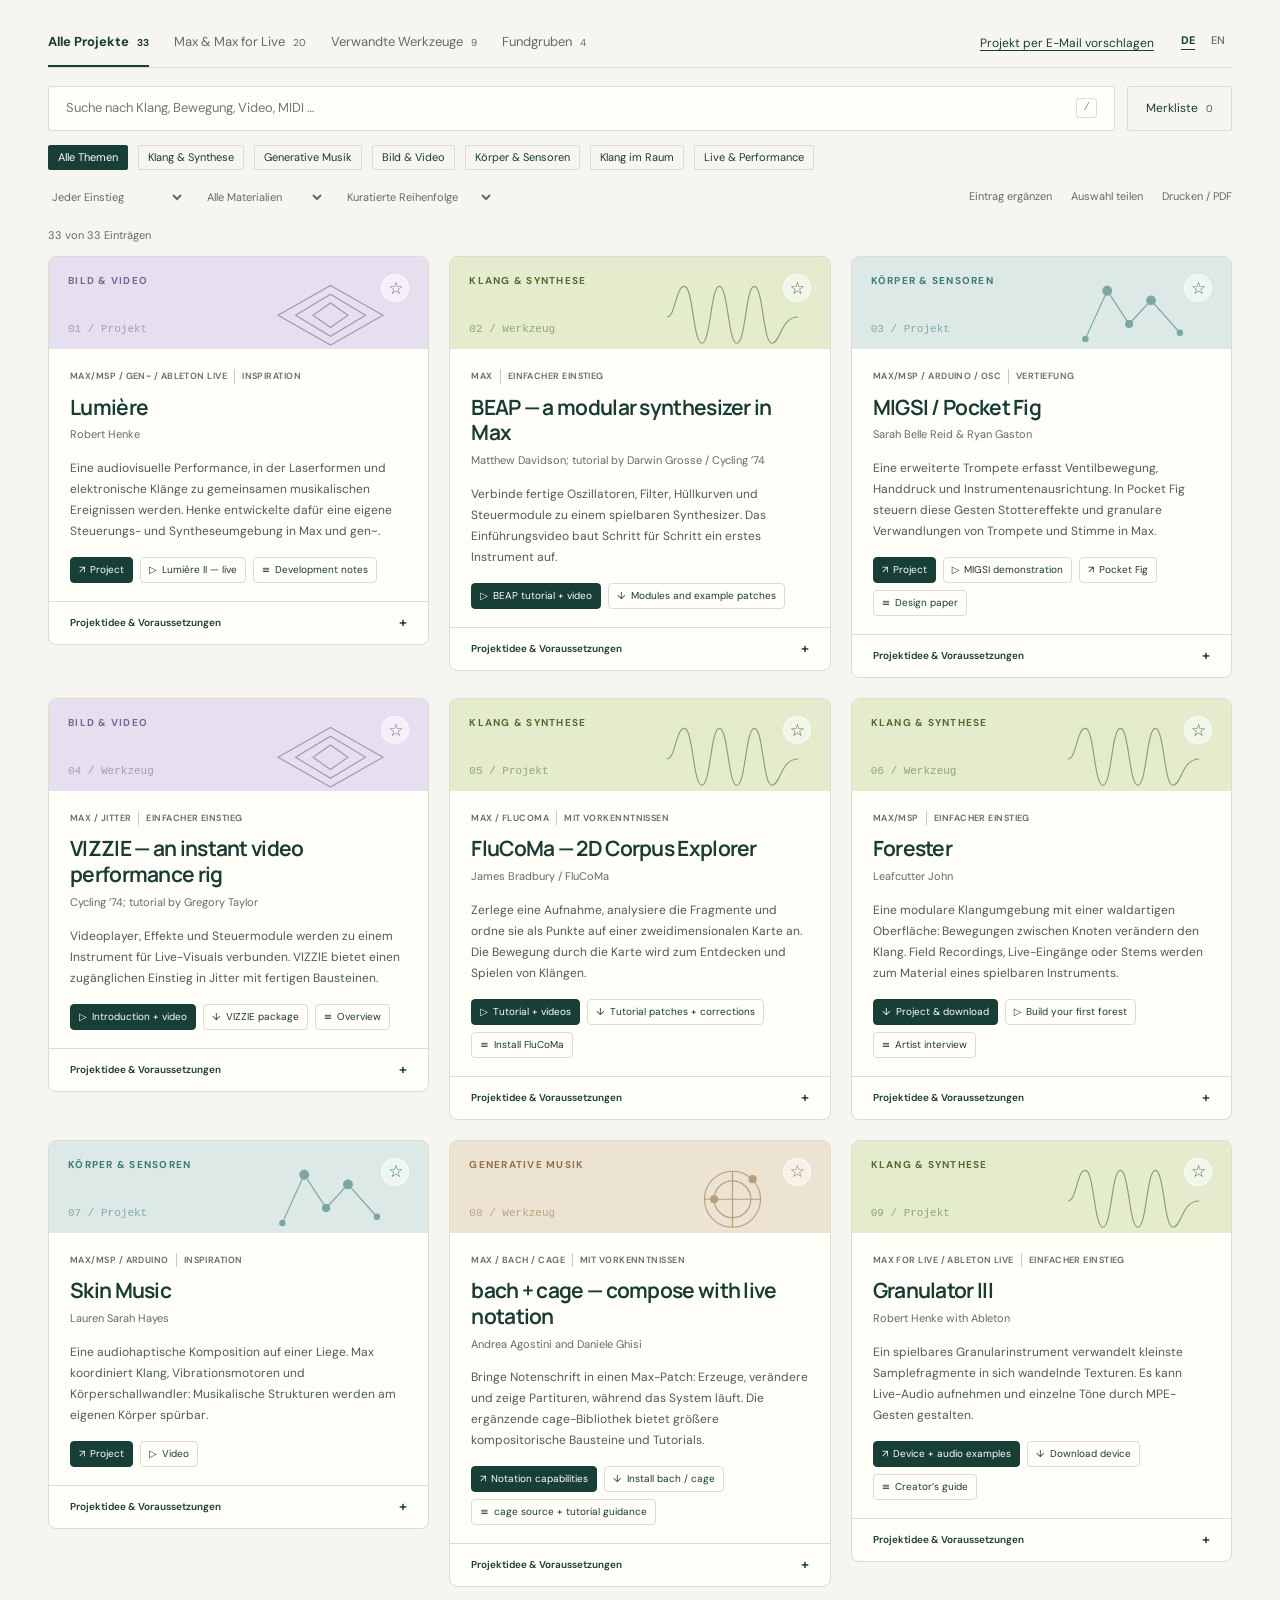
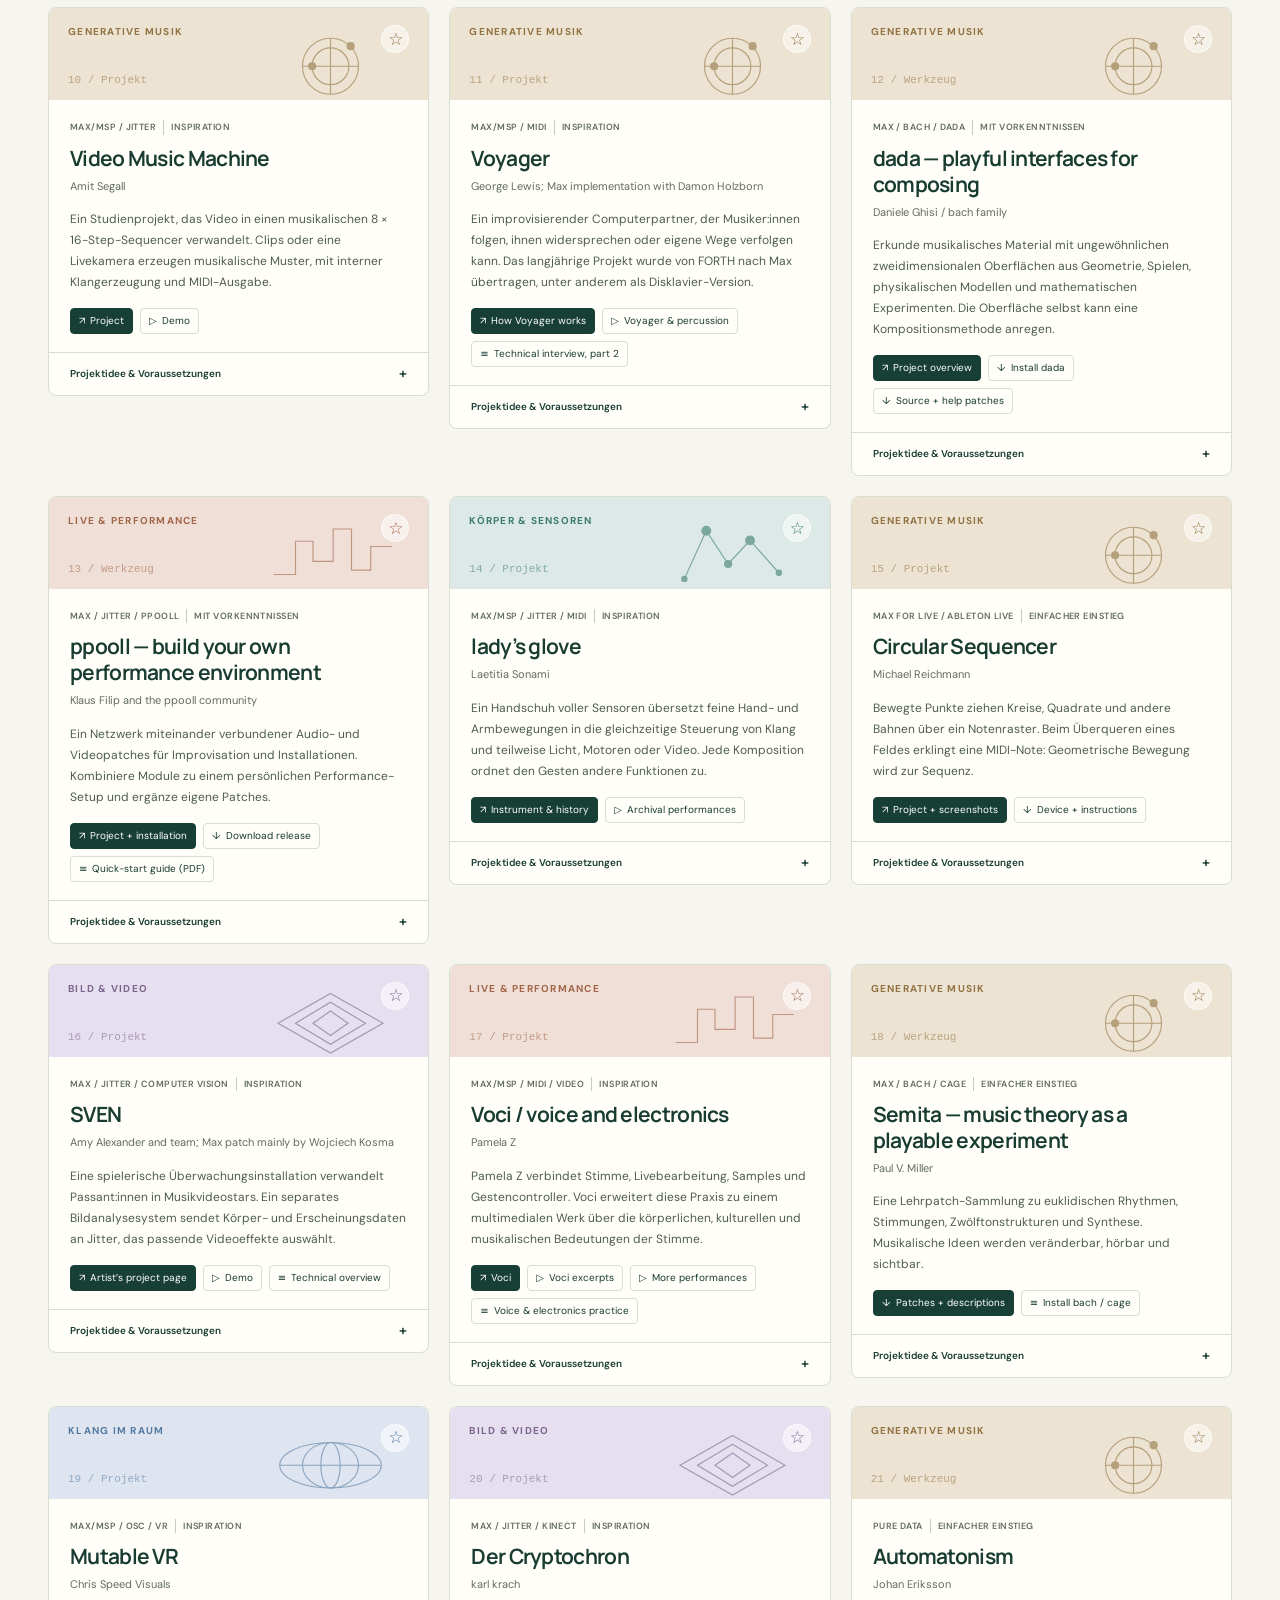
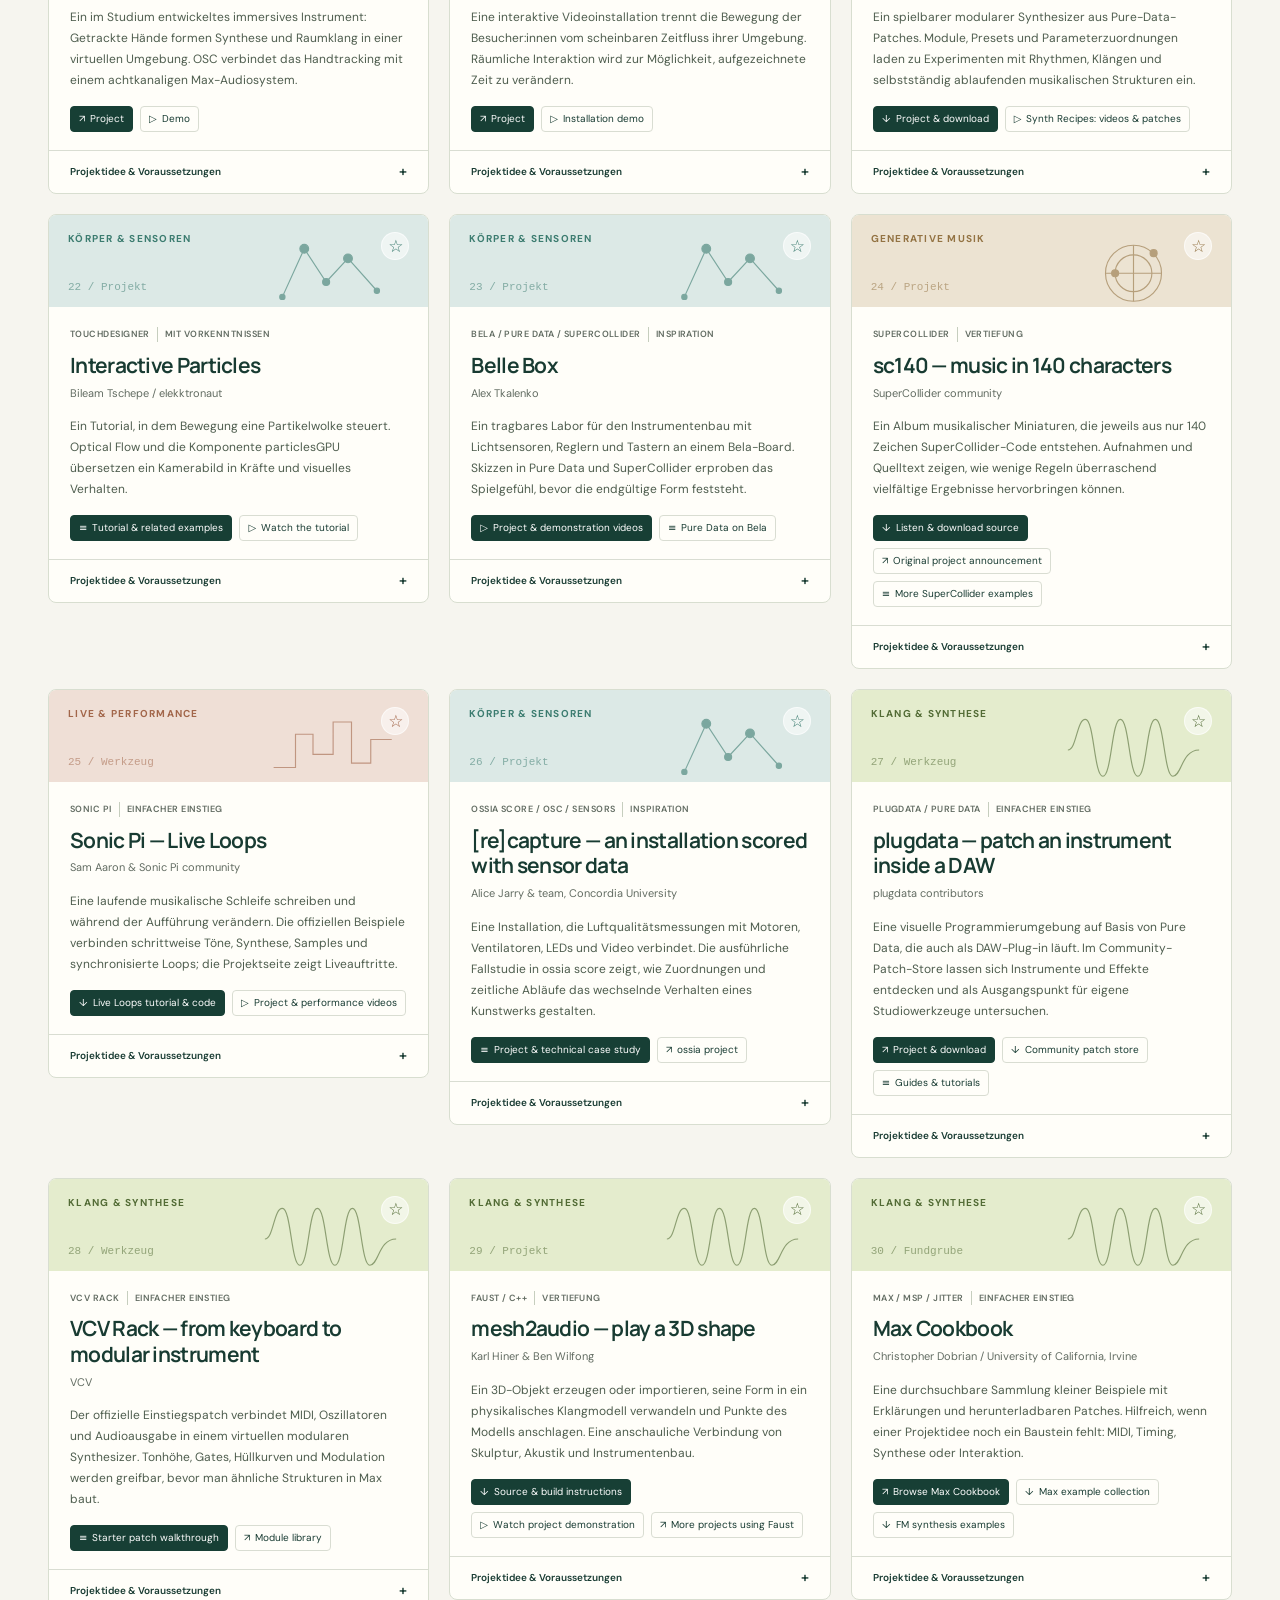
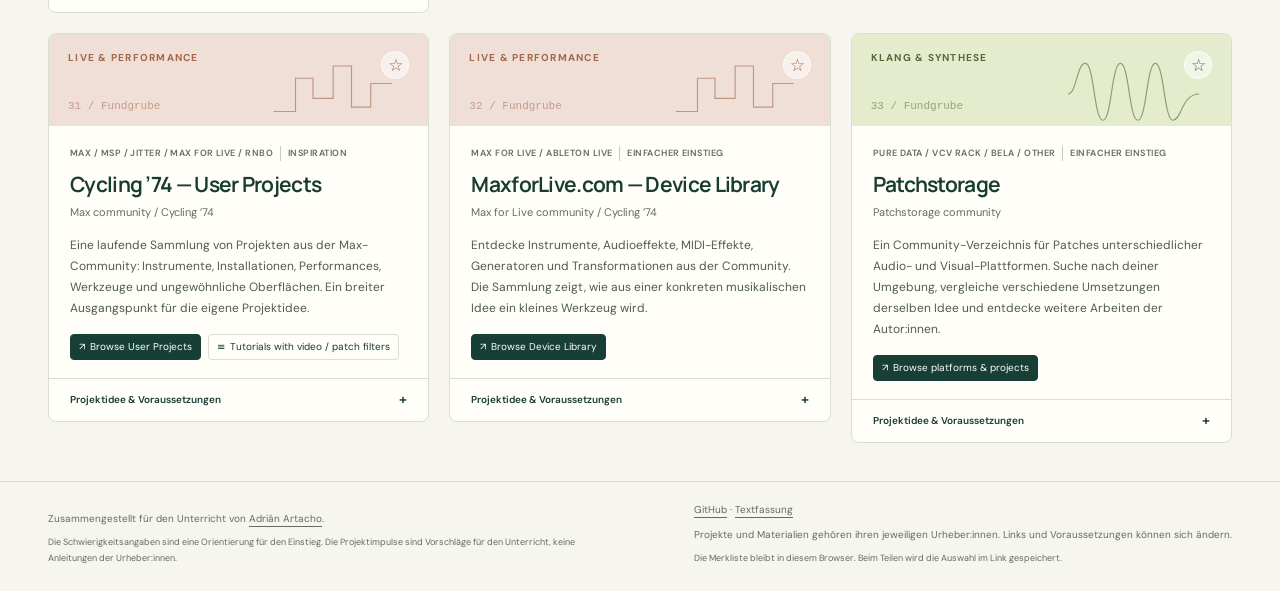
==== commit ddcc352e: "Add bilingual email suggestion link to the archive" ====
--- a/index.html
+++ b/index.html
@@ -17,6 +17,7 @@
       <h1 class="sr-only archive-title" id="catalogue-title" data-i18n="catalogueTitle">Max Examples — Projektarchiv</h1>
       <div class="archive-topline">
         <div class="scope-tabs" role="group" aria-label="Sammlung" id="scope-tabs"></div>
+        <a class="email-suggestion" href="mailto:a.artacho@muk.ac.at?subject=Max%20Examples%20%E2%80%94%20Project%20suggestion" title="a.artacho@muk.ac.at" data-i18n="suggestEmail">Projekt per E-Mail vorschlagen</a>
         <div class="language-switch" role="group" aria-label="Language / Sprache"><button type="button" data-lang="de" aria-pressed="true">DE</button><button type="button" data-lang="en" aria-pressed="false">EN</button></div>
       </div>
       <div class="search-row">
--- a/assets/styles.css
+++ b/assets/styles.css
@@ -26,10 +26,12 @@
 
 /* The public page begins with the archive; the entry editor keeps its own layout. */
 .archive-page .catalogue{border:0;padding-top:24px;padding-bottom:38px}
-.archive-topline{display:grid;grid-template-columns:minmax(0,1fr) auto;align-items:start;gap:20px;border-bottom:1px solid var(--line);margin-bottom:18px}
+.archive-topline{display:grid;grid-template-columns:minmax(0,1fr) auto auto;align-items:start;gap:20px;border-bottom:1px solid var(--line);margin-bottom:18px}
 .archive-topline .scope-tabs{border:0;margin:0;gap:25px;flex-wrap:wrap;overflow:visible}
 .archive-topline .scope-tabs button{padding:8px 0 12px}
 .archive-topline .tab-count{background:none;padding:0;min-width:0}
+.archive-topline .email-suggestion{padding:10px 0;color:var(--green);font-size:12px;text-underline-offset:3px}
+.archive-topline .email-suggestion:hover{text-decoration-thickness:2px}
 .archive-topline .language-switch{background:none;border-radius:0;padding:0;gap:2px}
 .archive-topline .language-switch button{padding:8px 7px;background:none;color:var(--muted);border-radius:0;font-weight:500}
 .archive-topline .language-switch button[aria-pressed=true]{color:var(--ink);font-weight:700;text-decoration:underline;text-underline-offset:5px}
@@ -43,44 +45,19 @@
 .archive-page .view-actions a{text-decoration:none}
 .archive-page .view-actions a:hover{text-decoration:underline}
 .archive-page .result-row{min-height:40px}
-.archive-page .project-grid{gap:25px 34px}
-.archive-page .project-card{background:none;border:0;border-top:1px solid var(--line);border-radius:0;box-shadow:none;transform:none;transition:none;overflow:visible}
-.archive-page .project-card.highlight{outline:2px solid #87a359;outline-offset:7px}
-.archive-page .card-body{padding:17px 0 0}
-.entry-topline{display:flex;align-items:baseline;justify-content:space-between;gap:12px;margin-bottom:9px}
-.entry-category{font-size:10px;line-height:1.5;color:var(--muted)}
-.archive-page .save-button{display:inline-block;flex-shrink:0;width:auto;height:auto;padding:2px 0;background:none;border:0;border-radius:0;font-size:10px;line-height:1.5;color:var(--muted);text-decoration:underline;text-underline-offset:3px}
-.archive-page .save-button[aria-pressed=true]{color:var(--ink);font-weight:700}
-.archive-page .project-card h2{font-size:21px;letter-spacing:-.5px;line-height:1.3}
-.archive-page .card-creator{font-size:11px;margin-top:4px}
-.archive-page .card-meta{font-size:9px;letter-spacing:0;text-transform:none;font-weight:400;gap:6px;margin:11px 0 0}
-.archive-page .card-meta .level{padding-left:6px}
-.archive-page .card-description{font-size:13px;line-height:1.7;margin:12px 0}
-.archive-page .card-links{gap:6px 14px;margin-bottom:10px}
-.archive-page .resource-link{display:inline;padding:0;border:0;border-radius:0;background:none;color:var(--ink);font-size:11px;line-height:1.8;text-decoration:underline;text-decoration-color:#b3c0ac;text-underline-offset:3px}
-.archive-page .resource-link:hover{background:none;text-decoration-color:var(--ink)}
-.archive-page .card-details{padding:0;border:0}
-.archive-page .card-details summary{padding:8px 0;font-size:11px;font-weight:400;color:var(--muted)}
-.archive-page .card-details summary:after{font-size:12px}
-.archive-page .detail-section h3{font-size:10px;line-height:1.4;letter-spacing:.6px}
 .archive-page .site-footer{font-size:10px;padding-top:20px;padding-bottom:24px}
 .archive-page .site-footer>div{max-width:48%}
 .archive-page .empty-state{border-radius:0;background:none;padding:35px 20px}
 .archive-page .empty-state h2{font-size:22px;letter-spacing:-.4px}
 @media(max-width:700px){
   .archive-page .catalogue{padding-top:14px}
-  .archive-topline{gap:12px;margin-bottom:14px}
+  .archive-topline{grid-template-columns:minmax(0,1fr) auto;gap:4px 12px;margin-bottom:14px}
   .archive-topline .scope-tabs{gap:0 16px}
   .archive-topline .scope-tabs button{padding:8px 0;font-size:11px}
-  .archive-page .project-grid{gap:22px}
+  .archive-topline .email-suggestion{grid-column:1/-1;grid-row:2;justify-self:start;padding:4px 0 12px}
+  .archive-topline .language-switch{grid-column:2;grid-row:1}
   .archive-page .view-actions{gap:18px;align-self:flex-start}
   .archive-page .site-footer>div{max-width:none}
-}
-@media(max-width:480px){
-  .archive-page .project-grid{gap:18px}
-  .archive-page .project-card h2{font-size:22px}
-  .archive-page .card-description{font-size:13px}
-  .archive-page .resource-link{font-size:12px}
 }
 @media print{
   .archive-page .catalogue{padding:0}
@@ -90,7 +67,7 @@
   .archive-page .project-card h2{font-size:15pt}
   .archive-page .card-body{padding:8pt 0 0}
   .archive-page .card-description,.archive-page .detail-section p{font-size:9pt}
-  .archive-page .resource-link,.archive-page .card-creator,.archive-page .entry-category,.archive-page .card-meta{font-size:8pt}
+  .archive-page .resource-link,.archive-page .card-creator,.archive-page .card-meta{font-size:8pt}
   .archive-page .card-details{padding:7pt 0 0}
   .archive-page .detail-section h3{font-size:8pt}
 }
